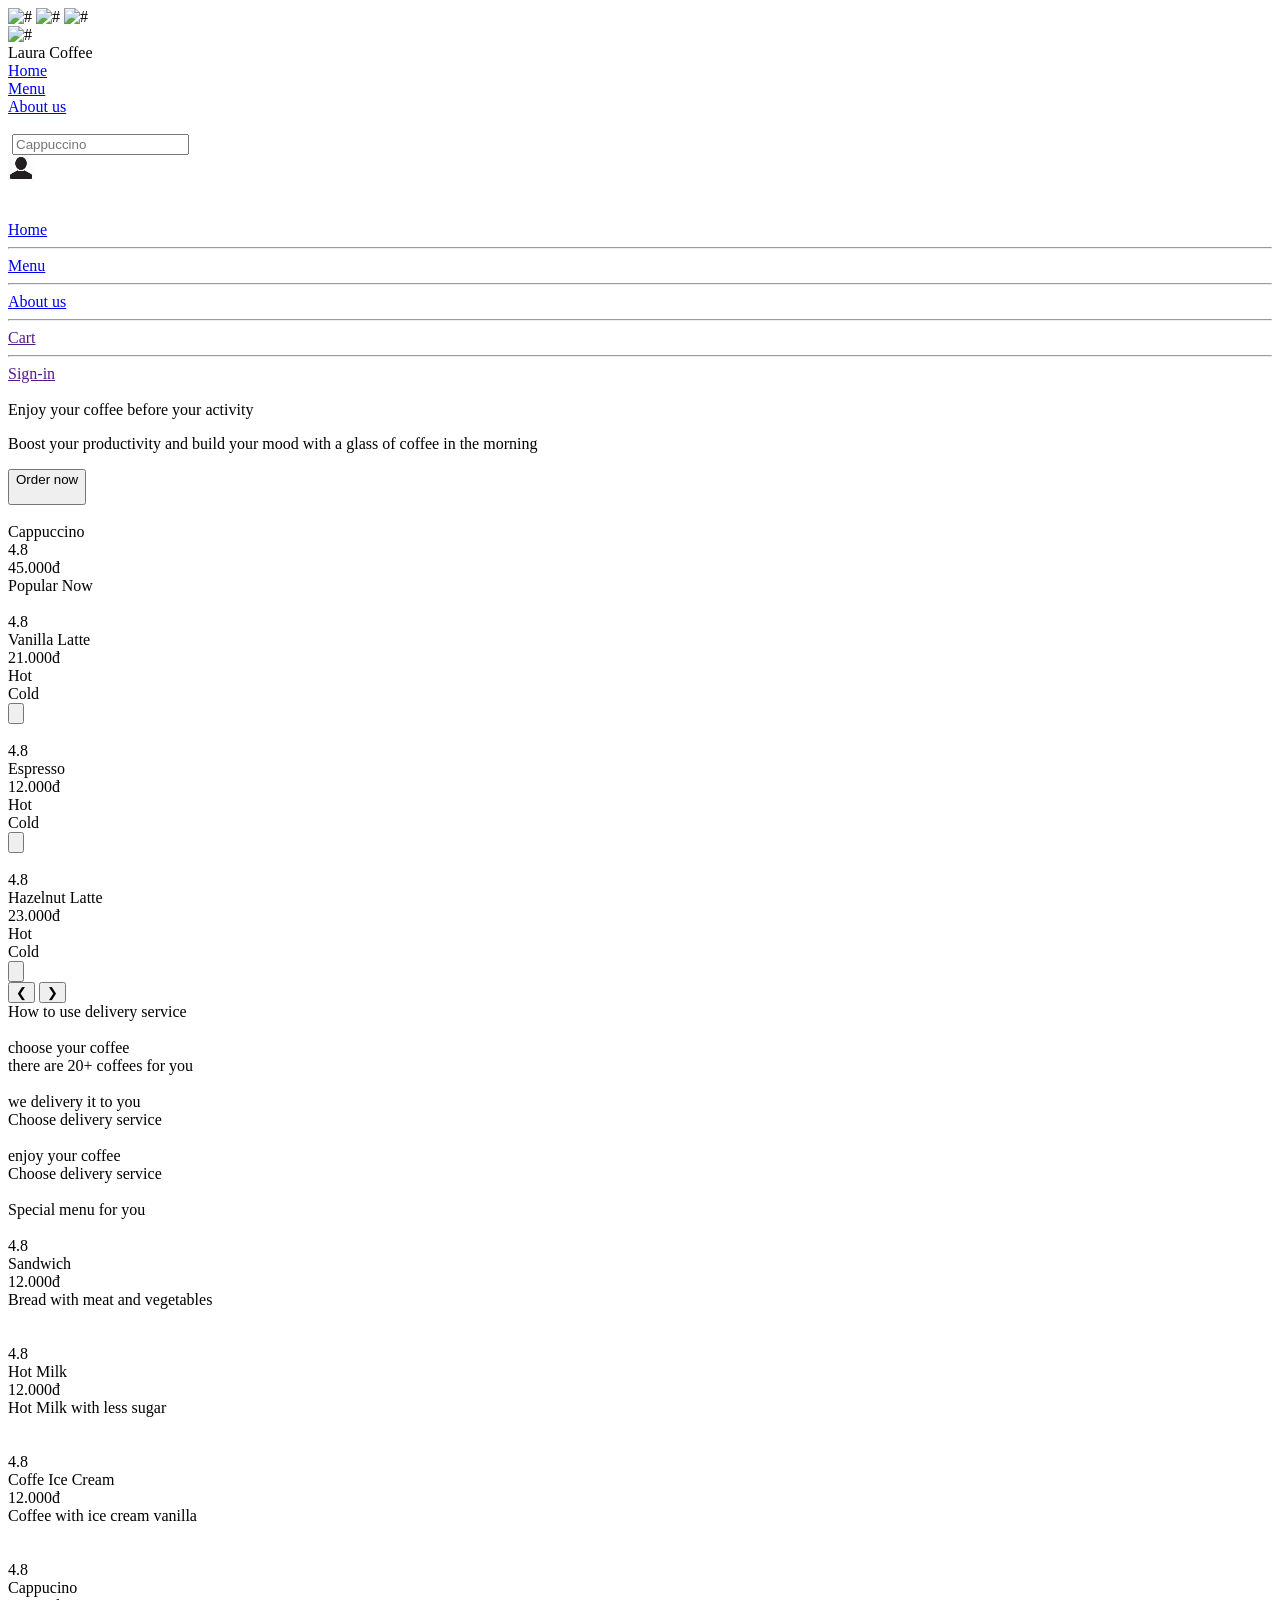
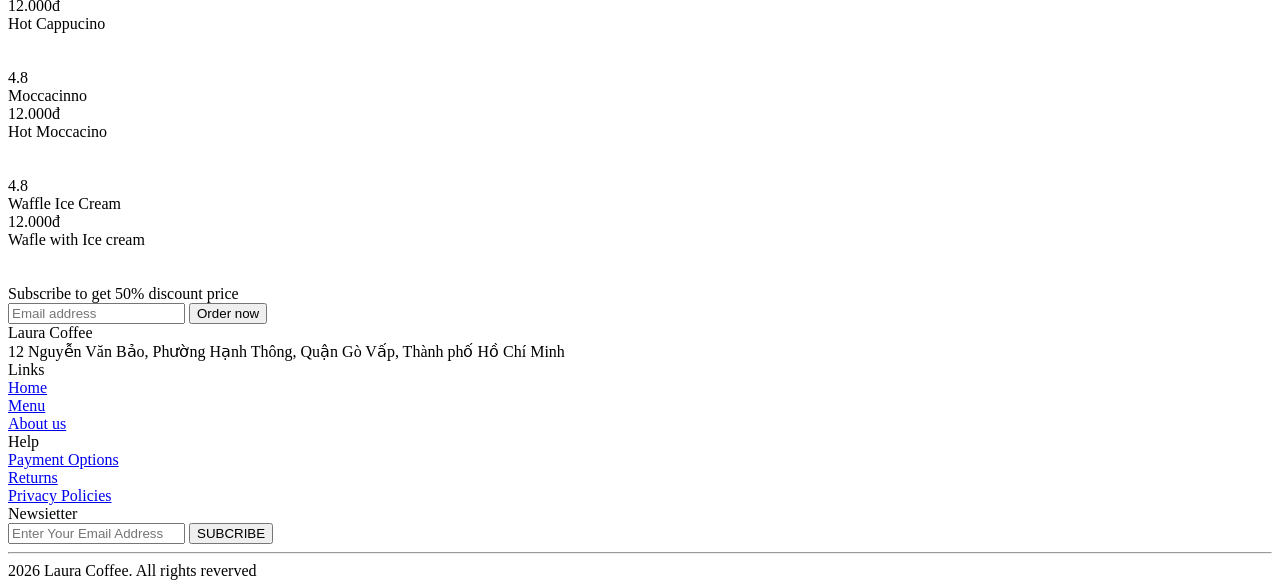
==== index.html @ 234b16fe "update code" ====
<!DOCTYPE html>
<html lang="en">
<head>
    <meta charset="UTF-8">
    <meta name="viewport" content="width=device-width, initial-scale=1.0">
    <title>Home</title>
    <link rel="preconnect" href="https://fonts.googleapis.com">
    <link rel="preconnect" href="https://fonts.gstatic.com" crossorigin>
    <link href="https://fonts.googleapis.com/css2?family=Dynalight&display=swap" rel="stylesheet">
    <link rel="stylesheet" href="/assets/css/">
</head>

<body>
    <header>
        <section class="h-container1">
            <div class="h-container__band">
                <div class="h-container__band--logo">
                    <div class="logo__col1">
                        <img src="./assets/img/home/logo/1.png" alt="#" class="logo__row">
                        <img src="./assets/img/home/logo/2.png" alt="#" class="logo__row">
                        <img src="./assets/img/home/logo/3.png" alt="#" class="logo__row">
                    </div>
                    <div class="logo__col2">
                        <img src="./assets/img/home/logo/4.png" alt="#">
                    </div>
                </div>
                <div class="h-container__band--name dynalight-regular">Laura Coffee</div>
            </div>
            <div class="h-container__nav">
                <div class="h-container__nav-title poppins-regular"><a href="./index.html">Home</a></div>
                <div class="h-container__nav-title poppins-regular"><a href="#">Menu</a></div>
                <div class="h-container__nav-title poppins-regular"><a href="#">About us</a></div>
            </div>
            <div class="h-container__util">
                <div class="mobile__display mobile__display--glass">
                    <img src="./assets/img/home/mag-glass.png" alt="" class="mag-glass" id="search-icon">
                </div>
                <div class="h-container__util--search" id="search-box">
                    <img src="./assets/img/home/mag-glass.png" alt="" class="mag-glass">
                    <input type="text" placeholder="Cappuccino" class="poppins-regular">
                </div>
                <div class="h-container__util--account">
                    <img src="./assets/img/home/account.png" alt="" class="account">
                </div>
                <div class="h-container__util--cart">
                    <img src="./assets/img/home/cart.png" alt="" class="cart">
                </div>
                <div class="h-container__util--menu">
                    <div>
                        <img src="./assets/img/home/menu.png" alt="" class="menu">
                    </div>
                    <div class="menu__display">
                        <div class="menu__nav">
                            <div class="menu__nav--section poppins-semibold">
                                <a href="./index.html">Home</a>
                            </div>
                            <hr>
                            <div class="menu__nav--section poppins-semibold">
                                <a href="#">Menu</a>
                            </div>
                            <hr>
                            <div class="menu__nav--section poppins-semibold">
                                <a href="#">About us</a>
                            </div>
                            <hr class="mobile__display">
                            <div class="menu__nav--section mobile__display poppins-semibold">
                                <a href="">Cart</a>
                            </div>
                            <hr class="mobile__display">
                            <div class="menu__nav--section mobile__display poppins-semibold">
                                <a href="">Sign-in</a>
                            </div>
                        </div>
                    </div>
                </div>
            </div>
        </section>
        <img src="./assets/img/home/bg_img_hero1.png" alt="" class="h-decor">
        <img src="./assets/img/home/bg_img_hero2.png" alt="" class="h-decor">
        <section class="h-container2">
            <div class="h-container__content">
                <div class="h-container__content--title poppins-semibold">
                    Enjoy your <span>coffee</span> before your activity
                </div>
                <div class="h-container__content--para poppins-regular">
                    <p>Boost your productivity and build your mood with a glass of coffee in the morning </p>
                </div>
                <div class="h-container__content--btn">
                    <a href="#">
                        <button class="poppins-semibold">
                            Order now
                            <div class="h-btn__icon">
                                <img src="./assets/img/home/white-cart.png" alt="">
                            </div>
                        </button>
                    </a>
                </div>
            </div>
            <div class="h-container__content">
                <img src="./assets/img/home/Exclude.png" alt="" class="h-container__content--coffee">
                <img src="./assets/img/home/cappuccino-h.png" alt="" class="h-container__content--coffee">
                <div class="h-coffee__blur">
                    <div class="h-coffee h-coffee__name poppins-semibold">Cappuccino</div>
                </div>
                <div class="h-coffee__blur">
                    <div class="h-coffee h-coffee__rate poppins-semibold">
                        4.8
                        <img src="./assets/img/home/star.png" alt="" class="rate--star">
                    </div>
                </div>
                <div class="h-coffee__blur">
                    <div class="h-coffee h-coffee__price poppins-semibold">45.000đ</div>
                </div>
            </div>
        </section>
    </header>

    <main>
        <section class="m-container">
            <div class="m-container__popular">
                <div class="m-container__popular--title poppins-semibold">Popular <span>Now</span></div>
                <div class="m-container__popular--line slider">
                    <div class="slider-track">
                        <div class="col__blur">
                            <div class="line__col">
                                <div class="line__col--row1">
                                    <img src="./assets/img/home/m-section1/vanilla-latte.png" alt="">
                                    <div class="rate__blur">
                                        <div class="row1--rate poppins-bold">
                                            4.8
                                            <img src="./assets/img/home/star.png" alt="">
                                        </div>
                                    </div>
                                </div>
                                <div class="line__col--row2">
                                    <div class="row2--name poppins-semibold">Vanilla Latte</div>
                                    <div class="row2--price poppins-bold">21.000đ</div>
                                </div>
                                <div class="line__col--row3">
                                    <div class="row3__tag">
                                        <div class="row3__tag--type poppins-semibold">Hot</div>
                                        <div class="row3__tag--type poppins-semibold">Cold</div>
                                    </div>
                                    <button class="row3__cart">
                                        <img src="./assets/img/home/big-white-cart.png" alt="" class="row3__cart--img">
                                    </button>
                                </div>
                            </div>
                        </div>
                        <div class="col__blur">
                            <div class="line__col">
                                <div class="line__col--row1">
                                    <img src="./assets/img/home/m-section1/espresso.png" alt="">
                                    <div class="rate__blur">
                                        <div class="row1--rate poppins-bold">
                                            4.8
                                            <img src="./assets/img/home/star.png" alt="">
                                        </div>
                                    </div>
                                </div>
                                <div class="line__col--row2">
                                    <div class="row2--name poppins-semibold">Espresso</div>
                                    <div class="row2--price poppins-bold">12.000đ</div>
                                </div>
                                <div class="line__col--row3">
                                    <div class="row3__tag">
                                        <div class="row3__tag--type poppins-semibold">Hot</div>
                                        <div class="row3__tag--type poppins-semibold">Cold</div>
                                    </div>
                                    <button class="row3__cart">
                                        <img src="./assets/img/home/big-white-cart.png" alt="" class="row3__cart--img">
                                    </button>
                                </div>
                            </div>
                        </div>
                        <div class="col__blur">
                            <div class="line__col">
                                <div class="line__col--row1">
                                    <img src="./assets/img/home/m-section1/hazelnut-latte.png" alt="">
                                    <div class="rate__blur">
                                        <div class="row1--rate poppins-bold">
                                            4.8
                                            <img src="./assets/img/home/star.png" alt="">
                                        </div>
                                    </div>
                                </div>
                                <div class="line__col--row2">
                                    <div class="row2--name poppins-semibold">Hazelnut Latte</div>
                                    <div class="row2--price poppins-bold">23.000đ</div>
                                </div>
                                <div class="line__col--row3">
                                    <div class="row3__tag">
                                        <div class="row3__tag--type poppins-semibold">Hot</div>
                                        <div class="row3__tag--type poppins-semibold">Cold</div>
                                    </div>
                                    <button class="row3__cart">
                                        <img src="./assets/img/home/big-white-cart.png" alt="" class="row3__cart--img">
                                    </button>
                                </div>
                            </div>
                        </div>
                    </div>
                </div>
                <button class="prev mobile__display">❮</button>
                <button class="next mobile__display">❯</button>
            </div>
        </section>
        <section class="m-container">
            <div class="m-container__delivery">
                <div class="m-container__delivery--title poppins-semibold">How to use delivery <span>service</span></div>
                <div class="m-container__delivery--process">
                    <div class="process__box">
                        <div class="process__box--img">
                            <img src="./assets/img/home/m-section2/cup-coffee.png" alt="">
                        </div>
                        <div class="process__container">
                            <div class="process__box--content poppins-semibold">
                                choose your coffee
                            </div>
                            <div class="process__box--param poppins-regular">
                                there are 20+ coffees for you
                            </div>
                        </div>
                    </div>
                    <div class="process__box">
                        <div class="process__box--img">
                            <img src="./assets/img/home/m-section2/food-truck.png" alt="">
                        </div>
                        <div class="process__container">
                            <div class="process__box--content poppins-semibold">
                                we delivery it to you
                            </div>
                            <div class="process__box--param poppins-regular">
                                Choose delivery service
                            </div>
                        </div>
                    </div>
                    <div class="process__box">
                        <div class="process__box--img">
                            <img src="./assets/img/home/m-section2/coffee-cup-2.png" alt="">
                        </div>
                        <div class="process__container">
                            <div class="process__box--content poppins-semibold">
                                enjoy your coffee
                            </div>
                            <div class="process__box--param poppins-regular">
                                Choose delivery service
                            </div>
                        </div>
                    </div>
                </div>
            </div>
        </section>
        <section class="m-container">
            <div class="m-container__special">
                <img src="./assets/img/home/m-section3/Exclude.png" alt="">
                <div class="special__container">
                    <div class="m-container__special--title poppins-semibold">Special menu <span>for you</span></div>
                    <div class="slider m-container__special--rcm">
                        <div class="slide special__blur">
                            <div class="special__box">
                                <div class="special__row1">
                                    <img src="./assets/img/home/m-section3/sandwich.png" alt="">
                                    <div class="special__blur--rate">
                                        <div class="special--rate poppins-bold">
                                            4.8
                                            <img src="./assets/img/home/star.png" alt="">
                                        </div>
                                    </div>
                                </div>
                                <div class="special__row2">
                                    <div class="special--name poppins-semibold">Sandwich</div>
                                    <div class="special--price poppins-bold">12.000đ</div>
                                </div>
                                <div class="special__row3">
                                    <div class="special--desc poppins-semibold">Bread with meat and vegetables</div>
                                    <div class="special--cart">
                                        <img src="./assets/img/home/big-white-cart.png" alt="">
                                    </div>
                                </div>
                            </div>
                        </div>
                        <div class="slide special__blur">
                            <div class="special__box">
                                <div class="special__row1">
                                    <img src="./assets/img/home/m-section3/hot-milk.png" alt="">
                                    <div class="special__blur--rate">
                                        <div class="special--rate poppins-bold">
                                            4.8
                                            <img src="./assets/img/home/star.png" alt="">
                                        </div>
                                    </div>
                                </div>
                                <div class="special__row2">
                                    <div class="special--name poppins-semibold">Hot Milk</div>
                                    <div class="special--price poppins-bold">12.000đ</div>
                                </div>
                                <div class="special__row3">
                                    <div class="special--desc poppins-semibold">Hot Milk with less sugar</div>
                                    <div class="special--cart">
                                        <img src="./assets/img/home/big-white-cart.png" alt="">
                                    </div>
                                </div>
                            </div>
                        </div>
                        <div class="slide special__blur">
                            <div class="special__box">
                                <div class="special__row1">
                                    <img src="./assets/img/home/m-section3/coffee-ice-cream.png" alt="">
                                    <div class="special__blur--rate">
                                        <div class="special--rate poppins-bold">
                                            4.8
                                            <img src="./assets/img/home/star.png" alt="">
                                        </div>
                                    </div>
                                </div>
                                <div class="special__row2">
                                    <div class="special--name poppins-semibold">Coffe Ice Cream</div>
                                    <div class="special--price poppins-bold">12.000đ</div>
                                </div>
                                <div class="special__row3">
                                    <div class="special--desc poppins-semibold">Coffee with ice cream vanilla</div>
                                    <div class="special--cart">
                                        <img src="./assets/img/home/big-white-cart.png" alt="">
                                    </div>
                                </div>
                            </div>
                        </div>
                        <div class="slide special__blur">
                            <div class="special__box">
                                <div class="special__row1">
                                    <img src="./assets/img/home/m-section3/cappuccino.png" alt="">
                                    <div class="special__blur--rate">
                                        <div class="special--rate poppins-bold">
                                            4.8
                                            <img src="./assets/img/home/star.png" alt="">
                                        </div>
                                    </div>
                                </div>
                                <div class="special__row2">
                                    <div class="special--name poppins-semibold">Cappucino</div>
                                    <div class="special--price poppins-bold">12.000đ</div>
                                </div>
                                <div class="special__row3">
                                    <div class="special--desc poppins-semibold">Hot Cappucino</div>
                                    <div class="special--cart">
                                        <img src="./assets/img/home/big-white-cart.png" alt="">
                                    </div>
                                </div>
                            </div>
                        </div>
                        <div class="slide special__blur">
                            <div class="special__box">
                                <div class="special__row1">
                                    <img src="./assets/img/home/m-section3/moccaccino.png" alt="">
                                    <div class="special__blur--rate">
                                        <div class="special--rate poppins-bold">
                                            4.8
                                            <img src="./assets/img/home/star.png" alt="">
                                        </div>
                                    </div>
                                </div>
                                <div class="special__row2">
                                    <div class="special--name poppins-semibold">Moccacinno</div>
                                    <div class="special--price poppins-bold">12.000đ</div>
                                </div>
                                <div class="special__row3">
                                    <div class="special--desc poppins-semibold">Hot Moccacino</div>
                                    <div class="special--cart">
                                        <img src="./assets/img/home/big-white-cart.png" alt="">
                                    </div>
                                </div>
                            </div>
                        </div>
                        <div class="slide special__blur">
                            <div class="special__box">
                                <div class="special__row1">
                                    <img src="./assets/img/home/m-section3/waffle-ice-cream.png" alt="">
                                    <div class="special__blur--rate">
                                        <div class="special--rate poppins-bold">
                                            4.8
                                            <img src="./assets/img/home/star.png" alt="">
                                        </div>
                                    </div>
                                </div>
                                <div class="special__row2">
                                    <div class="special--name poppins-semibold">Waffle Ice Cream</div>
                                    <div class="special--price poppins-bold">12.000đ</div>
                                </div>
                                <div class="special__row3">
                                    <div class="special--desc poppins-semibold">Wafle with Ice cream</div>
                                    <div class="special--cart">
                                        <img src="./assets/img/home/big-white-cart.png" alt="">
                                    </div>
                                </div>
                            </div>
                        </div>
                    </div>
                </div>
            </div>
        </section>
        <section class="m-container">
            <div class="m-container__discount">
                <img src="./assets/img/home/m-section4/Exclude.png" alt="">
                <div class="discount__box">
                    <div class="discount__box--content poppins-semibold">
                        Subscribe to get 50% discount price
                    </div>
                    <div class="discount__box--input">
                        <input type="text" class="poppins-semibold" placeholder="Email address">
                        <input type="button" value="Order now" class="poppins-semibold">
                    </div>
                </div>
            </div>
        </section>
    </main>
    <footer>
        <div class="f-container">
            <div class="f-container-ch">
                <section class="f-container__section">
                    <div class="f-section__box">
                        <div class="f-section__box--band dynalight-regular">Laura Coffee</div>
                        <div class="f-section__box--address poppins-regular">
                            12 Nguyễn Văn Bảo, Phường Hạnh Thông, Quận Gò Vấp, Thành phố Hồ Chí Minh
                        </div>
                    </div>
                    <div class="f-section__box">
                        <div class="f-section__col">
                            <div class="f-section__box--content poppins-medium">Links</div>
                            <div class="f-section__box--nav">
                                <a href="#" class="poppins-medium">Home</a>
                            </div>
                            <div class="f-section__box--nav">
                                <a href="#" class="poppins-medium">Menu</a>
                            </div>
                            <div class="f-section__box--nav">
                                <a href="#" class="poppins-medium">About us</a>
                            </div>
                        </div>
                        <div class="f-section__col">
                            <div class="f-section__box--content poppins-medium">Help</div>
                            <div class="f-section__box--nav">
                                <a href="#" class="poppins-medium">Payment Options</a>
                            </div>
                            <div class="f-section__box--nav">
                                <a href="#" class="poppins-medium">Returns</a>
                            </div>
                            <div class="f-section__box--nav">
                                <a href="#" class="poppins-medium">Privacy Policies</a>
                            </div>       
                        </div>
                        <div class="f-section__col">
                            <div class="f-section__box--content poppins-medium">Newsietter</div>
                            <div class="f-section__box--input">
                                <input class="poppins-regular" type="text" placeholder="Enter Your Email Address">
                                <input class="poppins-semibold" type="button" value="SUBCRIBE">
                            </div>
                        </div>                 
                    </div>
                </section>
                <hr>
                <section class="f-container__section poppins-regular">
                    2026 Laura Coffee. All rights reverved
                </section>
            </div>
        </div>
    </footer>    
</body>

<script src="./assets/js/main.js"></script>

</html>
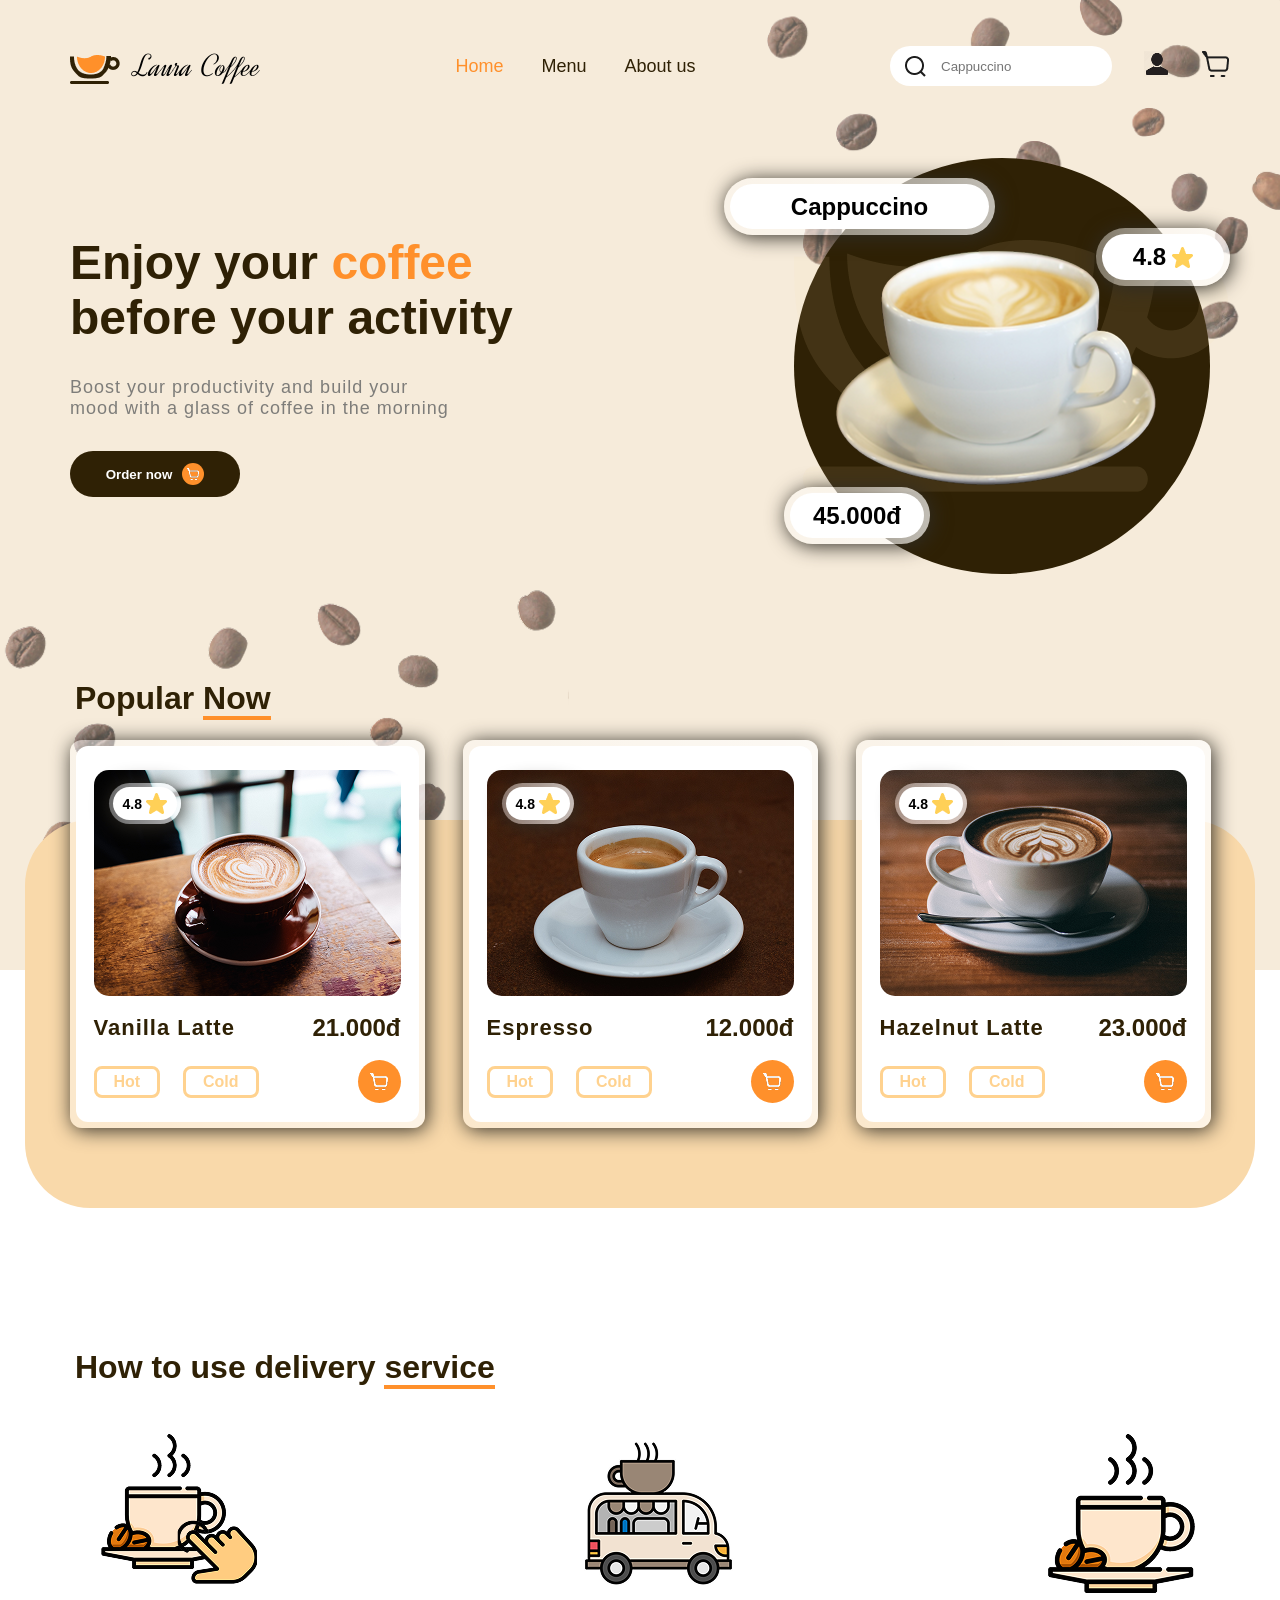
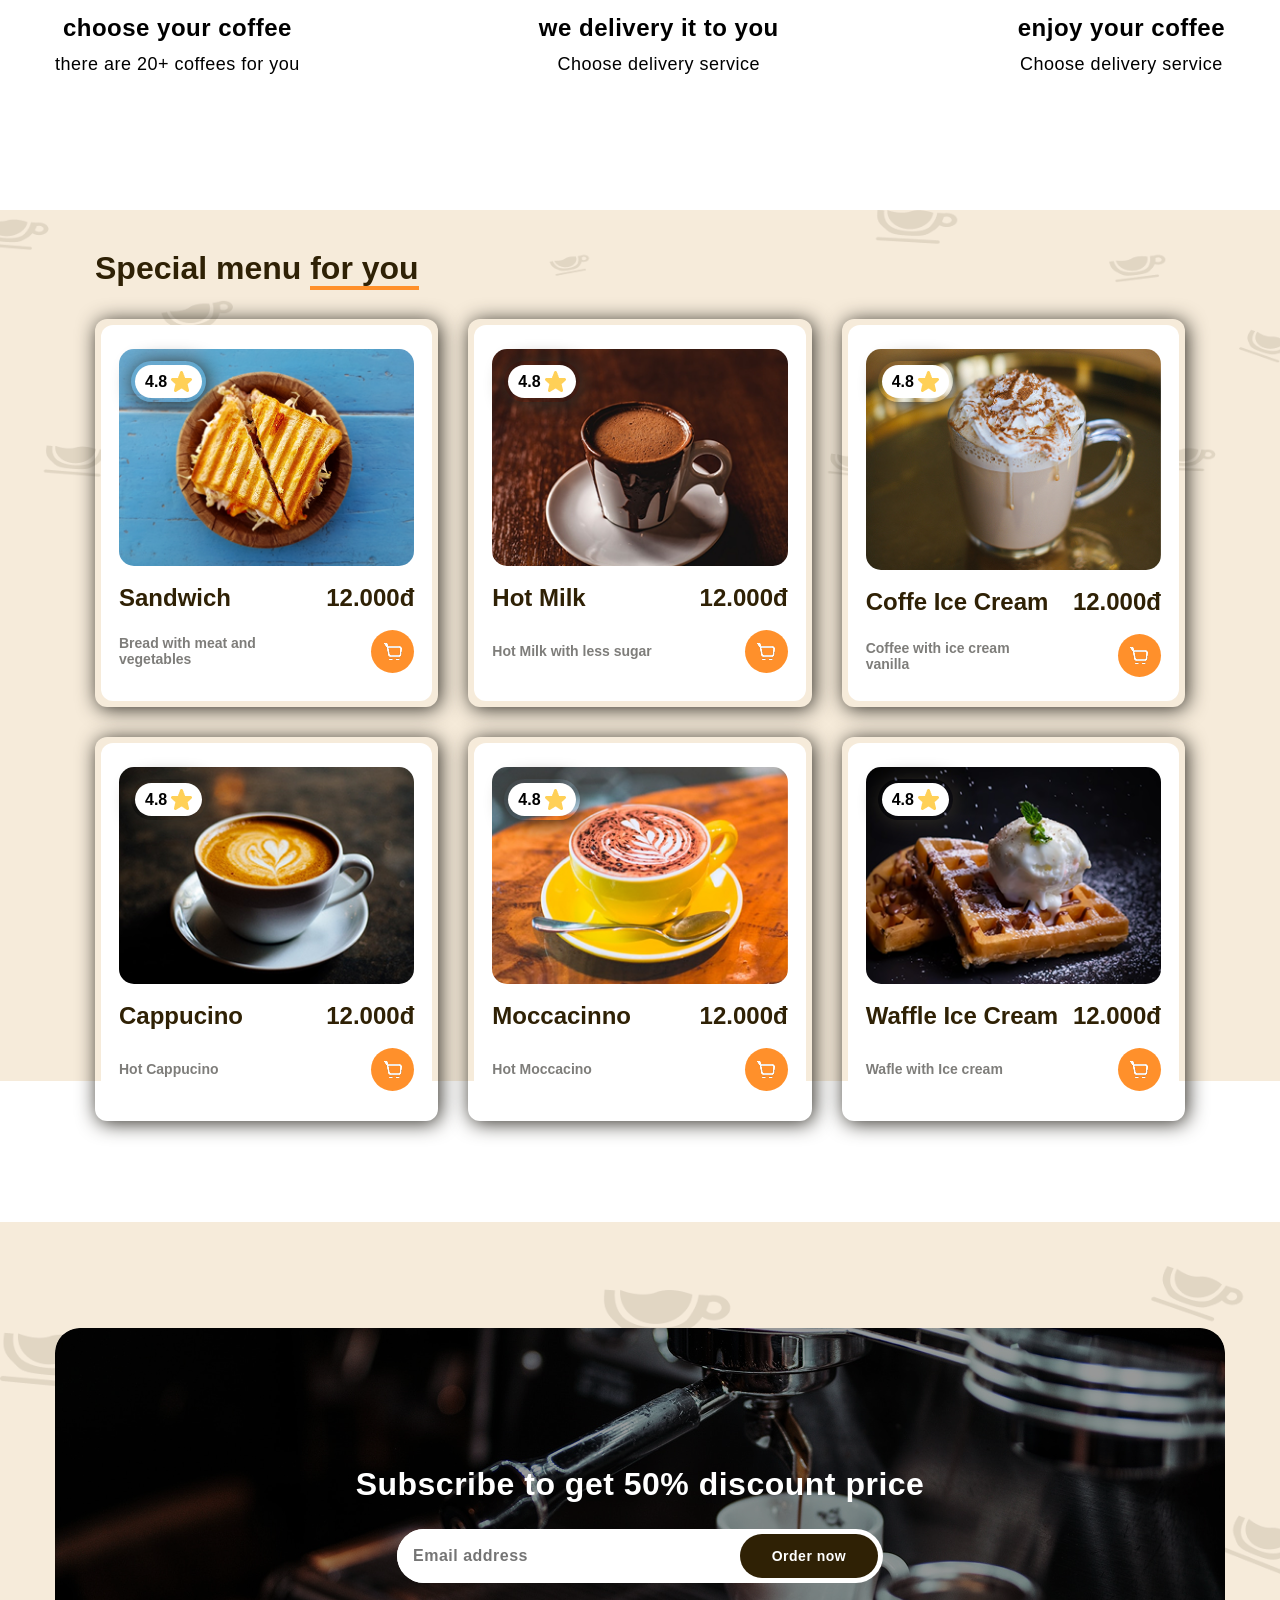
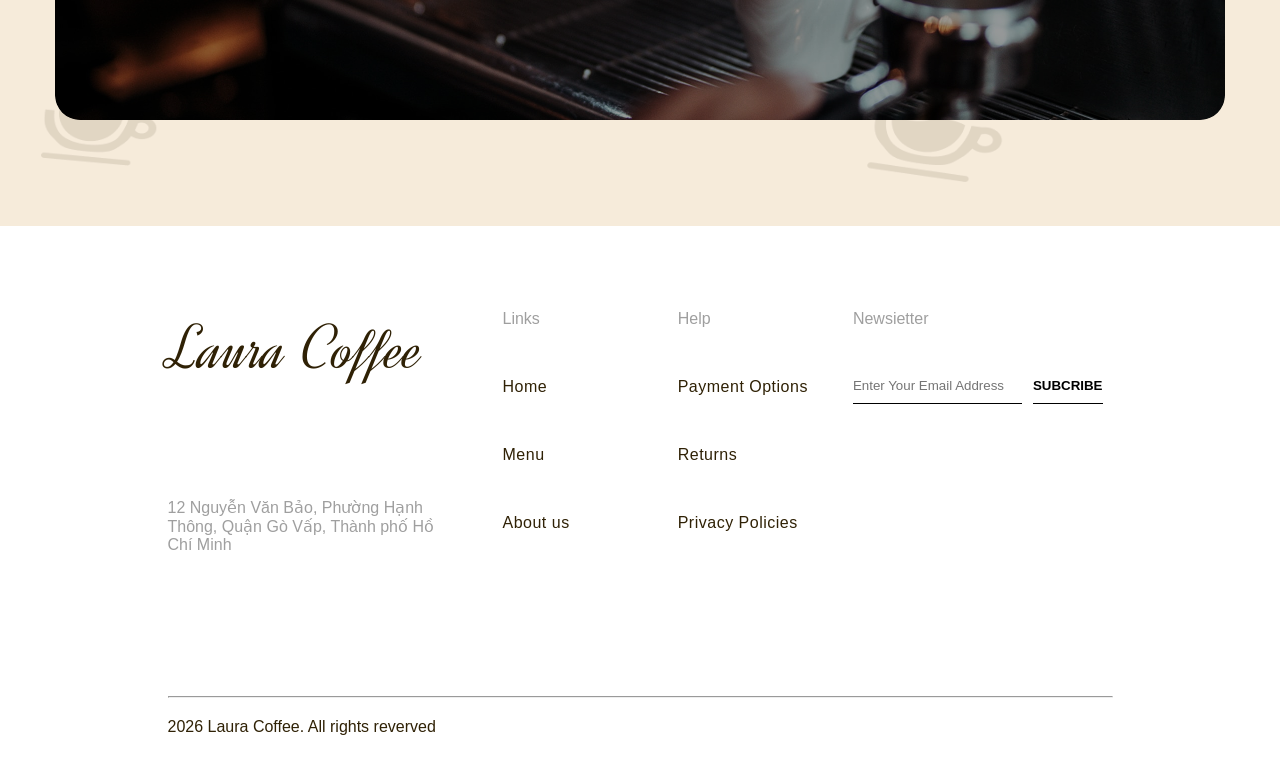
==== commit be0391c2: "Restore missing files" ====
--- a/index.html
+++ b/index.html
@@ -7,7 +7,9 @@
     <link rel="preconnect" href="https://fonts.googleapis.com">
     <link rel="preconnect" href="https://fonts.gstatic.com" crossorigin>
     <link href="https://fonts.googleapis.com/css2?family=Dynalight&display=swap" rel="stylesheet">
-    <link rel="stylesheet" href="/assets/css/">
+<!--     <link rel="stylesheet" href="/assets/css/"> -->
+    <link href="https://fonts.googleapis.com/css2?family=Dynalight&display=swap" rel="stylesheet">
+    <link rel="stylesheet" href="./assets/css/style.css">
 </head>
 
 <body>
@@ -28,8 +30,8 @@
             </div>
             <div class="h-container__nav">
                 <div class="h-container__nav-title poppins-regular"><a href="./index.html">Home</a></div>
-                <div class="h-container__nav-title poppins-regular"><a href="#">Menu</a></div>
-                <div class="h-container__nav-title poppins-regular"><a href="#">About us</a></div>
+                <div class="h-container__nav-title poppins-regular"><a href="./assets/pages/menu.html">Menu</a></div>
+                <div class="h-container__nav-title poppins-regular"><a href="./assets/pages/about.html">About us</a></div>
             </div>
             <div class="h-container__util">
                 <div class="mobile__display mobile__display--glass">
@@ -56,19 +58,19 @@
                             </div>
                             <hr>
                             <div class="menu__nav--section poppins-semibold">
-                                <a href="#">Menu</a>
+                                <a href="./assets/pages/menu.html">Menu</a>
                             </div>
                             <hr>
                             <div class="menu__nav--section poppins-semibold">
-                                <a href="#">About us</a>
+                                <a href="./assets/pages/about.html">About us</a>
                             </div>
                             <hr class="mobile__display">
                             <div class="menu__nav--section mobile__display poppins-semibold">
-                                <a href="">Cart</a>
+                                <a href="#">Cart</a>
                             </div>
                             <hr class="mobile__display">
                             <div class="menu__nav--section mobile__display poppins-semibold">
-                                <a href="">Sign-in</a>
+                                <a href="./assets/pages/sign-in.html">Sign-in</a>
                             </div>
                         </div>
                     </div>
@@ -86,7 +88,7 @@
                     <p>Boost your productivity and build your mood with a glass of coffee in the morning </p>
                 </div>
                 <div class="h-container__content--btn">
-                    <a href="#">
+                    <a href="./assets/pages/menu.html">
                         <button class="poppins-semibold">
                             Order now
                             <div class="h-btn__icon">
@@ -428,13 +430,13 @@
                         <div class="f-section__col">
                             <div class="f-section__box--content poppins-medium">Links</div>
                             <div class="f-section__box--nav">
-                                <a href="#" class="poppins-medium">Home</a>
-                            </div>
-                            <div class="f-section__box--nav">
-                                <a href="#" class="poppins-medium">Menu</a>
-                            </div>
-                            <div class="f-section__box--nav">
-                                <a href="#" class="poppins-medium">About us</a>
+                                <a href="index.html" class="poppins-medium">Home</a>
+                            </div>
+                            <div class="f-section__box--nav">
+                                <a href="./assets/pages/menu.html" class="poppins-medium">Menu</a>
+                            </div>
+                            <div class="f-section__box--nav">
+                                <a href="./assets/pages/about.html" class="poppins-medium">About us</a>
                             </div>
                         </div>
                         <div class="f-section__col">
--- a/assets/css/style.css
+++ b/assets/css/style.css
@@ -0,0 +1,1374 @@
+@import url(./font-variable.css);
+
+* {
+    padding: 0;
+    margin: 0;
+    box-sizing: border-box;
+}
+
+html {
+    
+}
+
+body {
+    width: 100%;
+    height: 100%;
+}
+
+span {
+    color: var(--primary-color);
+}
+
+/* Header */
+header {
+    background-color: #F6EBDA;
+    width: 100%;
+    max-height: 970px;
+    height: 100%;
+    position: relative;
+    padding-bottom: 396px;
+    display: flex;
+    flex-direction: column;
+    align-items: center;
+}
+
+/* Header Section 1 */
+.h-container1 {
+    display: flex;
+    justify-content: space-between;
+    align-items: center;
+    /* gap: 192px; */
+    padding: 46px 50px 72px;
+    z-index: 3;
+    position: relative;
+    width: 100%;
+}
+
+.h-container__band {
+    display: flex;
+    gap: 44px;
+    justify-content: center;
+    align-items: center;
+}
+
+.h-container__band--logo {
+    display: flex;
+    position: relative;
+    width: 40px;
+    height: 40px;
+    justify-content: center;
+    align-items: center;
+    z-index: 1;
+}
+
+.logo__col1 {
+    position: absolute;
+}
+
+.logo__row {
+    position: absolute;
+}
+
+.logo__row:nth-child(1) { /* Coffee */
+    /* display: none; */
+    top: -11px;
+    left: 6.5px;
+}
+
+.logo__row:nth-child(2) { /* Middle */
+    /* display: none; */
+    top: -10px;
+}
+
+.logo__row:nth-child(3) { /* Bottom */
+    /* display: none; */
+    top: 15px;
+}
+
+.logo__col2 { /* Handle */
+    /* display: none; */
+    position: absolute;
+    right: -30px;
+    top: 10px;
+}
+
+.h-container__band--name {
+    font-size: 32px;
+}
+
+.h-container__nav {
+    display: flex;
+    justify-content: space-between;
+    align-items: center;
+    /* gap: 50px; */
+    max-width: 240px;
+    width: 100%;
+}
+
+.h-container__nav-title {
+    font-size: 18px;
+}
+
+.h-container__nav-title > a {
+    text-decoration: none;
+    color: var(--secondary-color);
+}
+
+.h-container__nav-title:nth-child(1) > a {
+    color: var(--primary-color);
+}
+
+.h-container__util {
+    display: flex;
+    justify-content: space-between;
+    align-items: center;
+    /* gap: 32px; */
+    max-width: 340px;
+    width: 100%;
+}
+
+.h-container__util--search {
+    background-color: white;
+    width: 222px;
+    height: 40px;
+    border-radius: 35px;
+    display: flex;
+    align-items: center;
+    justify-content: start;
+    padding-left: 15px;
+    font-size: 12px;
+}
+
+.h-container__util--search>input {
+    border: none;
+    padding-left: 15px;
+}
+
+.h-container__util--search>input:focus {
+    border: none;
+    outline: none;
+}
+
+.h-container__util--menu {
+    display: none;
+}
+
+.menu__nav {
+    max-width: 125px;
+    width: 100%;
+    position: absolute;
+    display: flex;
+    flex-direction: column;
+    background-color: #F6EBDA;
+    box-shadow: 2px 2px 20px var(--secondary-color);
+    margin-top: 2px;
+    border-radius: 10px;
+    right: 25px;
+    letter-spacing: 0.5px;
+}
+
+.menu__nav--section {
+    padding: 10px;
+}
+
+.menu__nav--section > a {
+    text-decoration: none;
+    color: var(--secondary-color);
+    width: 100%;
+    display: block;
+}
+
+.menu__display {
+    display: none;
+    transition: 0.2s ease;
+}
+
+.mobile__display {
+    display: none;
+}
+
+.h-decor {
+    position: absolute;
+    z-index: 0;
+    opacity: 0.6;
+}
+
+.h-decor:nth-child(2) {
+    right: 0;
+    top: 0;
+}
+
+.h-decor:nth-child(3) {
+    left: 0;
+    bottom: 0;
+}
+
+/* Header Section 2 */
+.h-container2 {
+    position: relative;
+    z-index: 2;
+    display: flex;
+    justify-content: space-between;
+    align-items: center;
+    /* gap: 167px; */
+    width: 100%;
+    max-width: 1200px;
+    padding: 0 0;
+}
+
+.h-container__content {
+   
+}
+
+.h-container__content:nth-child(1) {
+    display: flex;
+    justify-content: center;
+    flex-direction: column;
+    max-width: 489px;
+    width: 100%;
+    gap: 32px;
+    padding-left: 30px;
+}
+
+.h-container__content--title {
+    font-size: 48px;
+    color: var(--secondary-color);
+}
+
+.h-container__content--para {
+    font-size: 18px;
+    max-width: 393px;
+    width: 100%;
+    color: var(--light);
+    letter-spacing: 1px;
+}
+
+.h-container__content--btn {
+    max-width: 170px;
+    width: 100%;
+}
+
+.h-container__content--btn > a {
+    width: 100%;
+    text-decoration: none;
+}
+
+.h-container__content--btn > a > button {
+    width: 100%;
+    min-height: 46px;
+    height: 100%;
+    display: flex;
+    justify-content: center;
+    align-items: center;
+    border: none;
+    border-radius: 33px;
+    background-color: var(--secondary-color);
+    color: white;
+    gap: 10px;
+    cursor: pointer;
+}
+
+.h-btn__icon {
+    background-color: var(--primary-color);
+    display: flex;
+    justify-content: center;
+    align-items: center;
+    height: 22px;
+    width: 22px;
+    border-radius: 1000px;
+}
+
+.h-container__content:nth-child(2) {
+    background-color: var(--secondary-color);
+    max-width: 416px;
+    width: 100%;
+    max-height: 416px;
+    height: 416px;
+    border-radius: 1000px;
+    position: relative;
+    display: flex;
+    justify-content: center;
+    align-items: center;
+    margin-right: 30px;
+}
+
+.h-container__content--coffee:nth-child(1) {
+    position: absolute;
+    color: var(--accents);
+    left: 0;
+}
+
+.h-container__content--coffee:nth-child(2) {
+    position: absolute;
+    top: 5px;    
+}
+
+.h-coffee {
+    width: 100%;
+    height: 100%;
+    font-size: 24px;
+    border-radius: 42px;
+    background-color: white;
+    display: flex;
+    justify-content: center;
+    align-items: center;
+}
+
+.h-coffee__name {
+
+}
+
+.h-coffee__rate {
+    gap: 6px;
+}
+
+.rate--star {
+    
+}
+
+.h-coffee__price {
+    
+}
+
+.h-coffee__blur {
+    position: absolute;
+    width: 100%;
+    height: 100%;
+    background: linear-gradient(to right,
+        rgba(255, 255, 255, 0.4) 0%,
+        rgba(255, 255, 255, 0.7) 100%
+    );
+    padding: 6px;
+    border-radius: 42px;
+    box-shadow: 2px 2px 20px #302D26;
+}
+
+.h-coffee__blur:nth-child(3) {
+    max-width: 271px;
+    max-height: 57px;
+    top: 20px;
+    left: -70px;
+}
+
+.h-coffee__blur:nth-child(4) {
+    max-width: 134px;
+    max-height: 58px;
+    right: -20px;
+    top: 70px;
+}
+
+.h-coffee__blur:nth-child(5) {
+    max-width: 146px;
+    max-height: 57px;
+    bottom: 30px;
+    left: -10px;
+}
+
+/* Main */
+main {
+    background-color: white;
+    width: 100%;
+    height: 100%;
+}
+
+/* Main Section 1 */
+.m-container:nth-child(1) {
+    position: relative;
+    display: flex;
+    justify-content: center;
+    align-items: center;
+    height: 250px;
+    margin: 0 25px;
+}
+
+.m-container__popular {
+    max-width: 1268px;
+    width: 100%;
+    min-height: 367px;
+    border-radius: 65px;
+    background-color: #F9D9AA;
+    position: absolute;
+    top: -150px;
+    display: flex;
+    flex-direction: column;
+    align-items: center;
+    padding: 0 25px;
+}
+
+.m-container__popular--title {
+    position: absolute;
+    top: -140px;
+    left: 50px;
+    font-size: 32px;
+    color: var(--secondary-color);
+}
+
+.m-container__popular--title > span {
+    color: var(--secondary-color);
+    border-bottom: 4px solid var(--primary-color);
+}
+
+.m-container__popular--line {
+    position: relative;
+    display: flex;
+    justify-content: space-between;
+    align-items: center;
+    /* gap: 38px; */
+    top: -70px;
+    max-width: 1141px;
+    width: 100%;
+    gap: 30px;
+}
+
+.slider-track {
+    position: relative;
+    display: flex;
+    justify-content: space-between;
+    align-items: center;
+    /* gap: 38px; */
+    top: -10px;
+    max-width: 1141px;
+    width: 100%;
+    gap: 30px;
+}
+
+.col__blur {
+    padding: 6px;
+    background: linear-gradient(to right,
+        rgba(255, 255, 255, 0.4) 0%,
+        rgba(255, 255, 255, 0.7) 100%
+    );
+    box-shadow: 2px 2px 20px #302D26;
+    border-radius: 12px;
+    display: flex;
+    justify-content: center;
+    align-items: center;
+    width: 100%;
+    max-width: 355px;
+}
+
+.line__col {
+    max-width: 343px;
+    min-height: 373px;
+    background-color: white;
+    border-radius: 12px;
+    padding: 24px 7px 19px 7px;
+    display: flex;
+    flex-direction: column;
+    align-items: center;
+    gap: 18px;
+    width: 100%;
+}
+
+.line__col--row1 {
+    display: flex;
+    justify-content: center;
+    align-items: center;
+    position: relative;
+}
+
+.line__col--row1 > img {
+    border-radius: 15px;
+    width: 100%;
+}
+
+.rate__blur {
+    position: absolute;;
+    padding: 4px;
+    background: linear-gradient(to right,
+        rgba(255, 255, 255, 0.4) 0%,
+        rgba(255, 255, 255, 0.7) 100%
+    );
+    box-shadow: 2px 2px 20px #302D26;
+    border-radius: 50px;
+    top: 13px;
+    left: 15px;
+}
+
+.row1--rate {
+    background-color: white;
+    border-radius: 50px;
+    display: flex;
+    justify-content: center;
+    align-items: center;
+    padding: 6px 10px;
+    gap: 4px;
+    font-size: 14px;
+}
+
+.line__col--row2 {
+    max-width: 307px;
+    width: 100%;
+    display: flex;
+    justify-content: space-between;
+    align-items: center;
+}
+
+.row2--name {
+    font-size: 22px;
+    color: var(--secondary-color);
+    letter-spacing: 1px;
+}
+
+.row2--price {
+    font-size: 24px;
+    color: var(--secondary-color);
+}
+
+.line__col--row3 {
+    max-width: 307px;
+    width: 100%;
+    display: flex;
+    justify-content: space-between;
+    align-items: center;
+}
+
+.row3__tag {
+    display: flex;
+    justify-content: space-between;
+    align-items: center;
+    /* gap: 24px; */
+    max-width: 165px;
+    width: 100%;
+}
+
+.row3__tag--type {
+    border: 3px solid #FFD28F;
+    color: #FFD28F;
+    border-radius: 8px;
+    padding: 4px 17px;
+}
+
+.row3__cart {
+    width: 43px;
+    height: 43px;
+    border-radius: 1000px;
+    background-color: var(--primary-color);
+    display: flex;
+    justify-content: center;
+    align-items: center;
+    /* margin-right: 18px; */
+    border: none;
+}
+
+/* Main Section 2 */
+.m-container:nth-child(2) {
+    display: flex;
+    justify-content: center;
+    margin-top: 120px;
+    padding: 0 50px;
+}
+
+.m-container__delivery {
+    max-width: 1170px;
+    width: 100%;
+    height: 370px;
+    display: flex;
+    flex-direction: column;
+    justify-content: center;
+    gap: 32px;
+}
+
+.m-container__delivery--title {
+    font-size: 32px;
+    color: var(--secondary-color);
+    padding-left: 20px;
+}
+
+.m-container__delivery--title > span{
+    color: var(--secondary-color);
+    border-bottom: 4px solid var(--primary-color);
+}
+
+.m-container__delivery--process {
+    display: flex;
+    justify-content: space-between;
+    align-items: center;
+    gap: 44px;
+    max-width: 1170px;
+}
+
+.process__box {
+    padding: 16px 0 27px;
+    display: flex;
+    justify-content: center;
+    align-items: center;
+    flex-direction: column;
+    gap: 17px;
+}
+
+.process__box--img {
+
+}
+
+.process__container {
+    display: flex;
+    justify-content: center;
+    align-items: center;
+    flex-direction: column;
+    gap: 12px;
+    text-align: center;
+}
+
+.process__box--content {
+    font-size: 24px;
+    letter-spacing: 0.5px;
+}
+
+.process__box--param {
+    font-size: 18px;
+    letter-spacing: 0.5px;
+}
+
+/* Main Section 3 */
+.m-container:nth-child(3) {
+    width: 100%;
+    margin-top: 100px;
+    /* padding-bottom: 151px; */
+    min-height: 1012px;
+    height: 100%;
+    position: relative;
+}
+
+.m-container__special {
+    width: 100%;
+    min-height: 338px;
+    background-color: #F6EBDA;
+    display: flex;
+    justify-content: center;
+    position: relative;
+}
+
+.m-container__special > img {
+    opacity: 0.1;
+    width: 100%;
+    position: absolute;
+}
+
+.special__container {
+    max-width: 1148px;
+    position: relative;
+    top: 40px;
+    display: flex;
+    flex-direction: column;
+    gap: 32px;
+}
+
+.m-container__special--title {
+    font-size: 32px;
+    color: var(--secondary-color);
+    padding-left: 20px;
+}
+
+.m-container__special--title  > span{
+    color: var(--secondary-color);
+    border-bottom: 4px solid var(--primary-color);
+}
+
+/* .special-box__row {
+    display: flex;
+    max-width: 1130px;
+    width: 100%;
+    justify-content: space-between;
+    gap: 30px;
+} */
+
+.m-container__special--rcm {
+    max-width: 1130px;
+    display: flex;
+    justify-content: space-between;
+    gap: 30px;
+    flex-wrap: wrap;
+    padding: 0 20px;
+}
+
+.special__blur {
+    display: flex;
+    justify-content: center;
+    align-items: center;
+    padding: 6px;
+    background: linear-gradient(to right,
+        rgba(255, 255, 255, 0.4) 0%
+        rgba(255, 255, 255, 0.7) 100%
+    );
+    box-shadow: 2px 2px 20px #302D26;
+    border-radius: 12px;
+    flex: 1 1 250px;
+}
+
+.special__box {
+    min-width: 300px;
+    width: 100%;
+    min-height: 350px;
+    height: 100%;
+    display: flex;
+    flex-direction: column;
+    background-color: white;
+    border-radius: 12px;
+    padding: 24px 18px;
+    gap: 18px;
+}
+
+.special__row1 {
+    display: flex;
+    justify-content: center;
+    align-items: center;
+    position: relative;
+}
+
+.special__row1 > img {
+    position: relative;
+    border-radius: 15px;
+    width: 100%;
+}
+
+.special__blur--rate {
+    position: absolute;
+    padding: 4px;
+    background: linear-gradient(to right,
+        rgba(255, 255, 255, 0.4) 0%
+        rgba(255, 255, 255, 0.7) 100%
+    );
+    box-shadow: 2px 2px 20px #302D26;
+    border-radius: 50px;
+    top: 12px;
+    left: 12px;
+}
+
+.special--rate {
+    border-radius: 50px;
+    background-color: white;
+    padding: 6px 10px;
+    display: flex;
+    justify-content: center;
+    align-items: center;
+    gap: 4px;
+}
+
+.special__row2 {
+    display: flex;
+    justify-content: space-between;
+    align-items: center;
+}
+
+.special--name {
+    font-size: 24px;
+    color: var(--secondary-color);
+}
+
+.special--price {
+    font-size: 24px;
+    color: var(--secondary-color);
+}
+
+.special__row3 {
+    display: flex;
+    justify-content: space-between;
+    align-items: center;
+}
+
+.special--desc {
+    font-size: 14px;
+    color: var(--light);
+    max-width: 161px;
+}
+
+.special--cart {
+    width: 43px;
+    height: 43px;
+    border-radius: 1000px;
+    background-color: var(--primary-color);
+    display: flex;
+    justify-content: center;
+    align-items: center;
+}
+
+.m-container:nth-child(4) {
+    width: 100%;
+}
+
+.m-container__discount {
+    background-color: #F6EBDA;
+    min-height: 604px;
+    height: 100%;
+    display: flex;
+    justify-content: center;
+    align-items: center;
+    position: relative;
+    padding: 0 50px;
+}
+
+.m-container__discount > img {
+    position: absolute;
+    z-index: 1;
+    opacity: 0.1;
+    width: 100%;
+}
+
+.discount__box {
+    z-index: 2;
+    background: url(../img/home/m-section4/bgr.png) no-repeat center/cover;
+    max-width: 1170px;
+    width: 100%;
+    min-height: 392px;
+    height: 100%;
+    display: flex;
+    justify-content: center;
+    align-items: center;
+    flex-direction: column;
+    gap: 26px;
+    border-radius: 25px;
+}
+
+.discount__box--content {
+    letter-spacing: 0.5px;
+    font-size: 32px;
+    color: white;
+}
+
+.discount__box--input {
+    max-width: 486px;
+    width: 100%;
+    min-height: 54px;
+    border-radius: 42px;
+    background-color: white;
+    display: flex;
+    justify-content: center;
+    align-items: center;
+}
+
+.discount__box--input > input:nth-child(1) {
+    border: none;
+    width: 100%;
+    min-height: 54px;
+    border-radius: 42px;
+    padding-left: 16px;
+    font-size: 16px;
+    letter-spacing: 0.5px;
+}
+
+.discount__box--input > input:nth-child(1):focus {
+    border: none;
+    outline: none;
+}
+
+.discount__box--input > input:nth-child(2) {
+    border: none;
+    border-radius: 33px;
+    background-color: var(--secondary-color);
+    min-height: 44px;
+    max-width: 138px;
+    width: 100%;
+    color: white;
+    margin: 5px 5px 5px 0;
+    cursor: pointer;
+    font-size: 14px;
+    letter-spacing: 0.5px;
+}
+
+/* Footer */
+footer {
+    width: 100%;
+    min-height: 544px;
+    display: flex;
+    justify-content: center;
+    align-items: center;
+    padding-top: 50px;
+}
+
+.f-container-ch {
+    padding: 0 20px;
+}
+
+.f-container__section:nth-child(1) {
+    display: flex;
+    justify-content: space-between;
+    align-items: start;
+    gap: 50px;
+    padding-bottom: 120px;
+}
+
+.f-section__box:nth-child(1) {
+    display: flex;
+    flex-direction: column;
+    justify-content: center;
+    gap: 110px;
+}
+
+.f-section__box--band {
+    font-size: 64px;
+    color: var(--secondary-color);
+}
+
+.f-section__box--address {
+    font-size: 16px;
+    color: #9F9F9F;
+    max-width: 285px;
+    width: 100%;
+    min-height: 78px;
+}
+
+.f-section__box:nth-child(2) {
+    display: grid;
+    grid-template-columns: repeat(3, 1fr);
+    max-width: 610px;
+}
+
+.f-section__col {
+    display: flex;
+    flex-direction: column;
+    justify-content: start;
+    gap: 50px;
+    margin-right: 10px;
+}
+
+.f-section__box--content {
+    font-size: 16px;
+    color: #9F9F9F;
+}
+
+.f-section__box--nav {
+    color: var(--secondary-color);
+}
+
+.f-section__box--nav > a {
+    text-decoration: none;
+    color: var(--secondary-color);
+    letter-spacing: 0.5px;
+}
+
+.f-section__box--input {
+    display: flex;
+    gap: 11px;
+}
+
+.f-section__box--input > input:nth-child(1) {
+    border: none;
+    border-bottom: 1px solid black;
+    padding-bottom: 10px;
+}
+
+.f-section__box--input > input:nth-child(1):focus {
+    border: none;
+    outline: none;
+    border-bottom: 1px solid black;
+}
+
+.f-section__box--input > input:nth-child(2) {
+    border: none;
+    border-bottom: 1px solid black;
+    background-color: white;
+    padding-bottom: 10px;
+    cursor: pointer;
+}
+
+.f-section__box--input > input:nth-child(2):focus {
+    
+}
+
+.f-container__section:nth-child(3) {
+    margin-top: 20px;
+    font-size: 16px;
+    color: var(--secondary-color);
+}
+
+/* Responsive */
+
+/* Small Laptop Screen */
+@media screen and (max-width: 1201px) {
+    .m-container__special--rcm {
+        gap: 44px;
+    }
+}
+
+/* Fix Small Laptop Screen */
+@media screen and (max-width: 1079px) {
+    .m-container:nth-child(3) {
+        padding-bottom: 150px;
+    }
+}
+
+/* Tablet */
+@media screen and (max-width: 1024px) {
+    /* .slider {
+        display: flex;
+        overflow-x: auto;
+        scroll-snap-type: x mandatory;
+        scroll-behavior: smooth;
+    }
+
+    .slide {
+        flex: 0 0 80%; 
+        scroll-snap-align: center;
+        margin-right: 20px;
+        background: #eee;
+        border-radius: 10px;
+    } */
+
+    .h-container__nav {
+        display: none;
+    }
+
+    .h-container__util {
+        max-width: 400px;
+    }
+
+    .h-container__util--menu {
+        display: block;
+    }
+
+    .h-container__util--menu:hover {
+        .menu__display {
+            display: block;
+        }
+    }
+
+    .h-container__content:nth-child(1) {
+        max-width: 350px;
+    }
+
+    .h-container__content--coffee:nth-child(1) {
+        width: 95%;
+    }
+
+    .h-container__content--title {
+        font-size: 42px;
+    }
+
+    .h-container__content:nth-child(2) {
+        max-width: 370px;
+        max-height: 370px;
+    }
+
+    .h-coffee {
+        font-size: 18px;
+    }
+
+    .h-coffee__blur:nth-child(3) {
+        max-width: 200px;
+        max-height: 57px;
+        top: 20px;
+        left: -35px;
+    }
+
+    .h-container__content--coffee:nth-child(2) {
+        width: 85%;
+    }
+
+    .m-container:nth-child(1) {
+        height: 185px;
+    }
+
+    .row2--name {
+        font-size: 16px;
+        letter-spacing: 0;
+    }
+
+    .row2--price {
+        font-size: 18px;
+    }
+
+    .row3__tag {
+        max-width: 125px;
+    }
+
+    .row3__tag--type {
+        padding: 4px 10px;
+    }
+
+    .line__col {
+        min-height: 285px;
+    }
+
+    .m-container__popular {
+        min-height: 300px;
+    }
+
+    .m-container:nth-child(3) {
+        padding-bottom: 150px;
+    }
+
+    .discount__box--content {
+        letter-spacing: 0;
+        font-size: 28px;
+    }
+
+    .discount__box--input {
+        max-width: 380px;
+    }
+
+    .discount__box--input > input:nth-child(1) {
+        font-size: 12px;
+        letter-spacing: 1px;
+    }
+
+    .discount__box--input > input:nth-child(2) {
+        max-width: 120px;
+        font-size: 12px;
+        letter-spacing: 1px;
+    }
+
+    footer {
+        min-height: 470px;
+        padding-top: 50px;
+    }
+
+    .f-section__box:nth-child(1) {
+        gap: 80px;
+    }
+
+    .f-section__box--band {
+        font-size: 45px;
+    }
+
+    .f-section__box--address {
+        font-size: 14px;
+    }
+
+    .f-section__col {
+        gap: 40px;
+    }
+
+    .f-section__box--content {
+        font-size: 14px;
+    }
+
+    .f-section__box--nav > a {
+        letter-spacing: 0;
+        font-size: 14px;
+    }
+
+    .f-container__section:nth-child(1) {
+        padding-bottom: 80px;
+    }
+
+    .f-section__box--input > input:nth-child(1) {
+        font-size: 12px;
+    }
+
+    .f-section__box--input > input:nth-child(2) {
+        font-size: 12px;
+    }
+
+    .f-container__section:nth-child(3) {
+        font-size: 14px;
+    }
+}
+
+/* Mobile */
+@media screen and (max-width: 768px) {
+    .h-container1 {
+        padding: 46px 20px 72px;
+    }
+
+    .h-container__util--search, .h-container__util--account, .h-container__util--cart {
+        display: none;
+    }
+
+    .mobile__display {
+        display: block;
+    }
+
+    /* .h-container__util--search {
+        position: relative;
+        z-index: 2;
+        top: 30px;
+        right: 300px;
+    } */
+
+    .h-container__util {
+        display: flex;
+        justify-content: space-between;
+        align-items: center;
+        max-width: 80px;
+    }
+
+    .h-container2 {
+        flex-direction: column-reverse;
+        gap: 40px;
+    }
+
+    .h-container__content:nth-child(2) {
+        max-width: 280px;
+        max-height: 280px;
+    }
+
+    .h-coffee__blur:nth-child(3) {
+        max-width: 170px;
+        max-height: 50px;
+        top: 10px;
+        left: -30px;
+    }
+
+    .h-coffee__blur:nth-child(4) {
+        max-width: 105px;
+        max-height: 50px;
+        right: -45px;
+        top: 65px;
+    }
+
+    .h-coffee__blur:nth-child(5) {
+        max-width: 130px;
+        max-height: 50px;
+        bottom: 5px;
+        left: -15px;
+    }
+
+    .h-container__content--title {
+        font-size: 30px;
+    }
+
+    .h-container__content:nth-child(1) {
+        max-width: 330px;
+    }
+
+    .h-container__content--para {
+        font-size: 16px;
+    }
+
+    .h-decor:nth-child(2), .h-decor:nth-child(3) {
+        width: 100%;
+    }
+
+    .m-container__popular {
+        top: -79px;
+        padding: 15px 25px
+    }
+
+    .m-container__popular--title {
+        top: -56px;
+    }
+    
+    .m-container:nth-child(1) {
+        height: 605px;
+    }
+
+    .m-container__delivery--title {
+        text-align: center;
+    }
+
+    .m-container:nth-child(2) {
+        margin-top: 200px;
+    }
+
+    .m-container__delivery--process {
+        flex-direction: column;
+        gap: 0;
+    }
+
+    .m-container:nth-child(3) {
+        margin-top: 345px;
+        min-height: 1012px;
+    }
+
+    .m-container__discount {
+        min-height: 365px;
+    }
+
+    .discount__box {
+        min-height: 265px;
+    }
+
+    .discount__box--content {
+        font-size: 25px;
+        text-align: center;
+    }
+
+    .discount__box--input {
+        max-width: 260px;
+    }
+
+    .discount__box--input > input:nth-child(1) {
+        font-size: 10px;
+        letter-spacing: 1px;
+    }
+
+    .discount__box--input > input:nth-child(2) {
+        max-width: 100px;
+        font-size: 10px;
+    }
+
+    .f-container__section:nth-child(1) {
+        flex-direction: column;
+    } 
+
+    .f-section__box:nth-child(1) {
+        display: flex;
+        flex-direction: column;
+        justify-content: center;
+        gap: 36px;
+    }
+
+    .f-section__box--address {
+        min-height: 0;
+    }
+
+    .f-container__section:nth-child(3) {
+        font-size: 14px;
+        margin-bottom: 20px;
+    }
+
+    .f-section__box--input > input:nth-child(1) {
+        font-size: 10px;
+    }
+
+    .f-section__box--input > input:nth-child(2) {
+        font-size: 10px;
+    }
+
+    .f-container__section:nth-child(1) {
+        padding-bottom: 65px;
+    }
+
+
+
+
+    /* Slider */
+    .slider {
+        position: relative;
+        width: 100%;
+        overflow: hidden;
+        box-sizing: border-box;
+        padding-top: 20px;
+        top: 0;
+    }
+
+    .slider-track {
+        display: flex;
+        width: 100%;
+        margin: 0;
+        padding: 0;
+        gap: 0;
+        transition: transform 0.5s ease;
+    }
+
+    .slider-track .col__blur {
+        flex: 0 0 100%;
+        width: 100%;
+        min-width: 100%;
+        margin: 0 !important;
+        box-sizing: border-box;
+        box-shadow: none;
+        border-radius: 32px;
+        padding: 20px 6px;
+    }
+
+    button.prev, button.next {
+        position: absolute;
+        top: 50%;
+        transform: translateY(-50%);
+        background: rgba(255,255,255,0.7);
+        border: none;
+        font-size: 24px;
+        cursor: pointer;
+        padding: 10px;
+        }
+
+    button.prev {
+        left: 10px; 
+    }
+
+    button.next {
+        right: 10px; 
+    }
+}
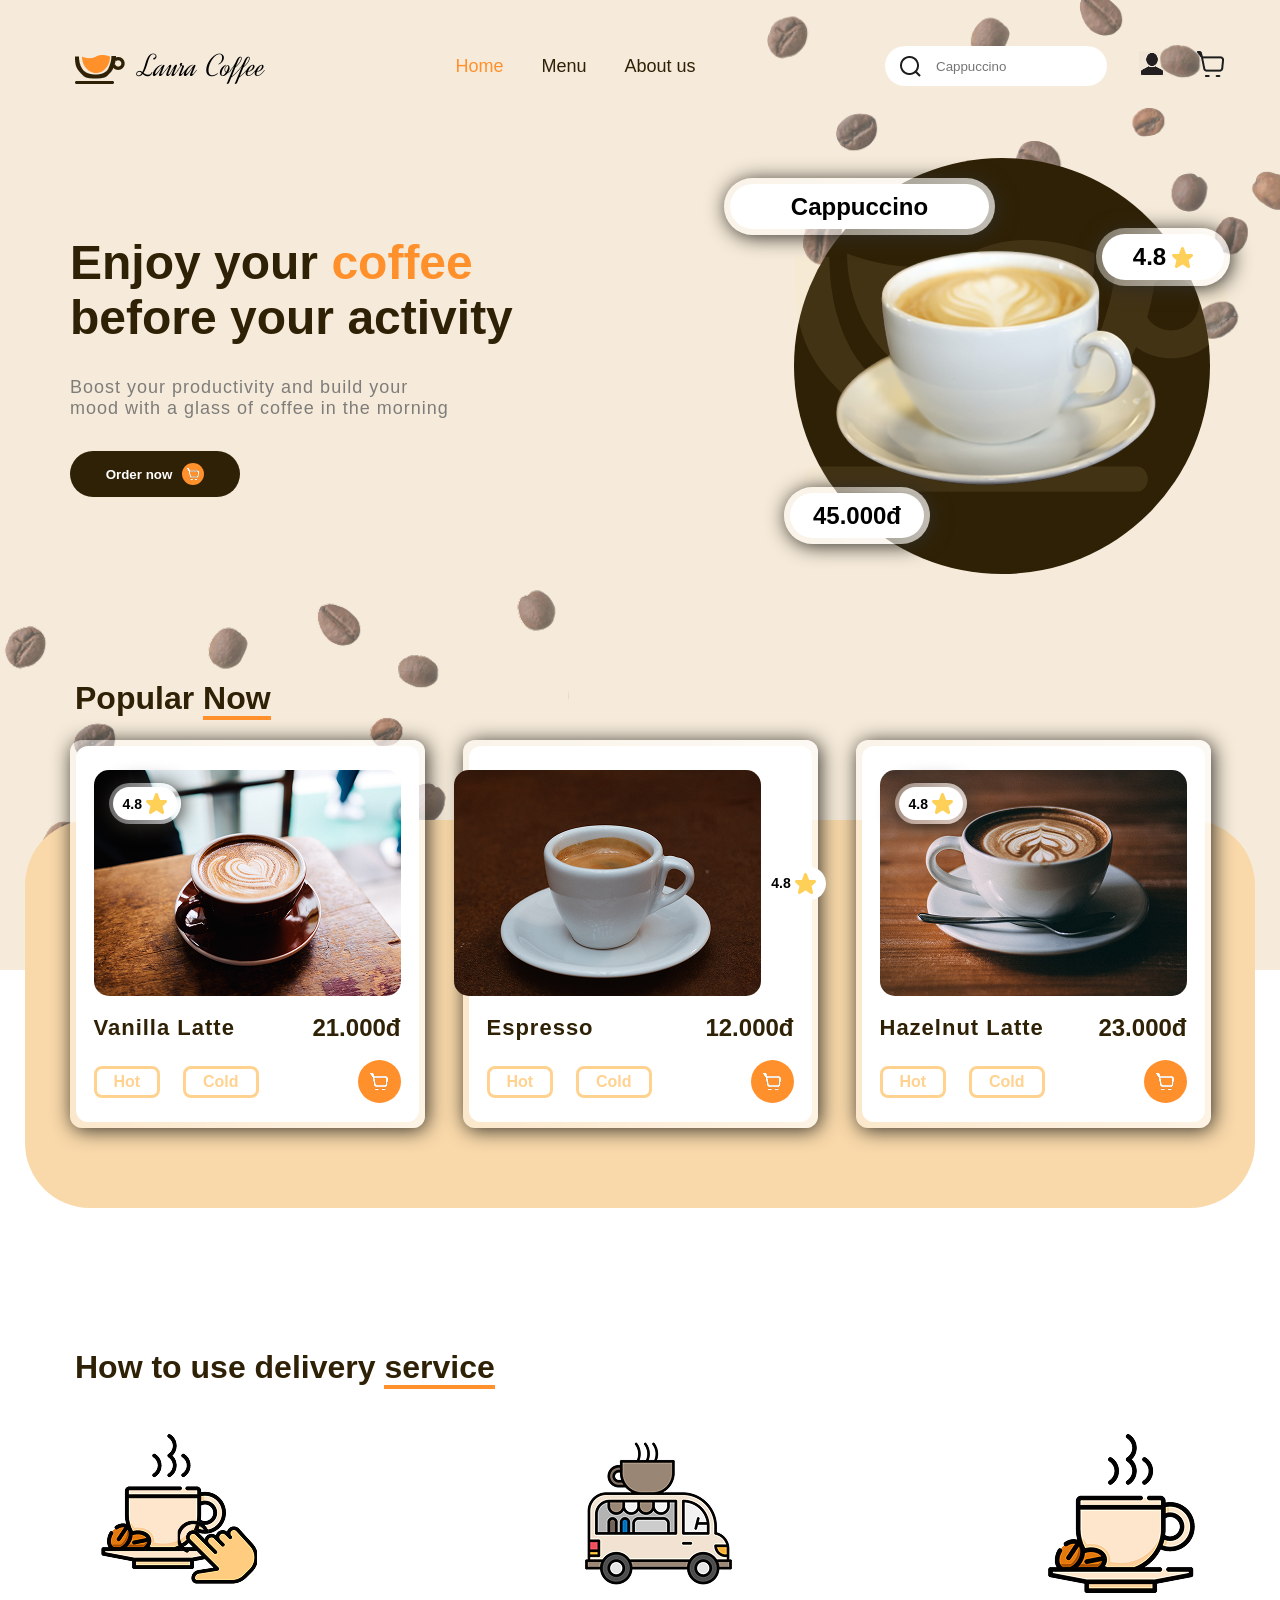
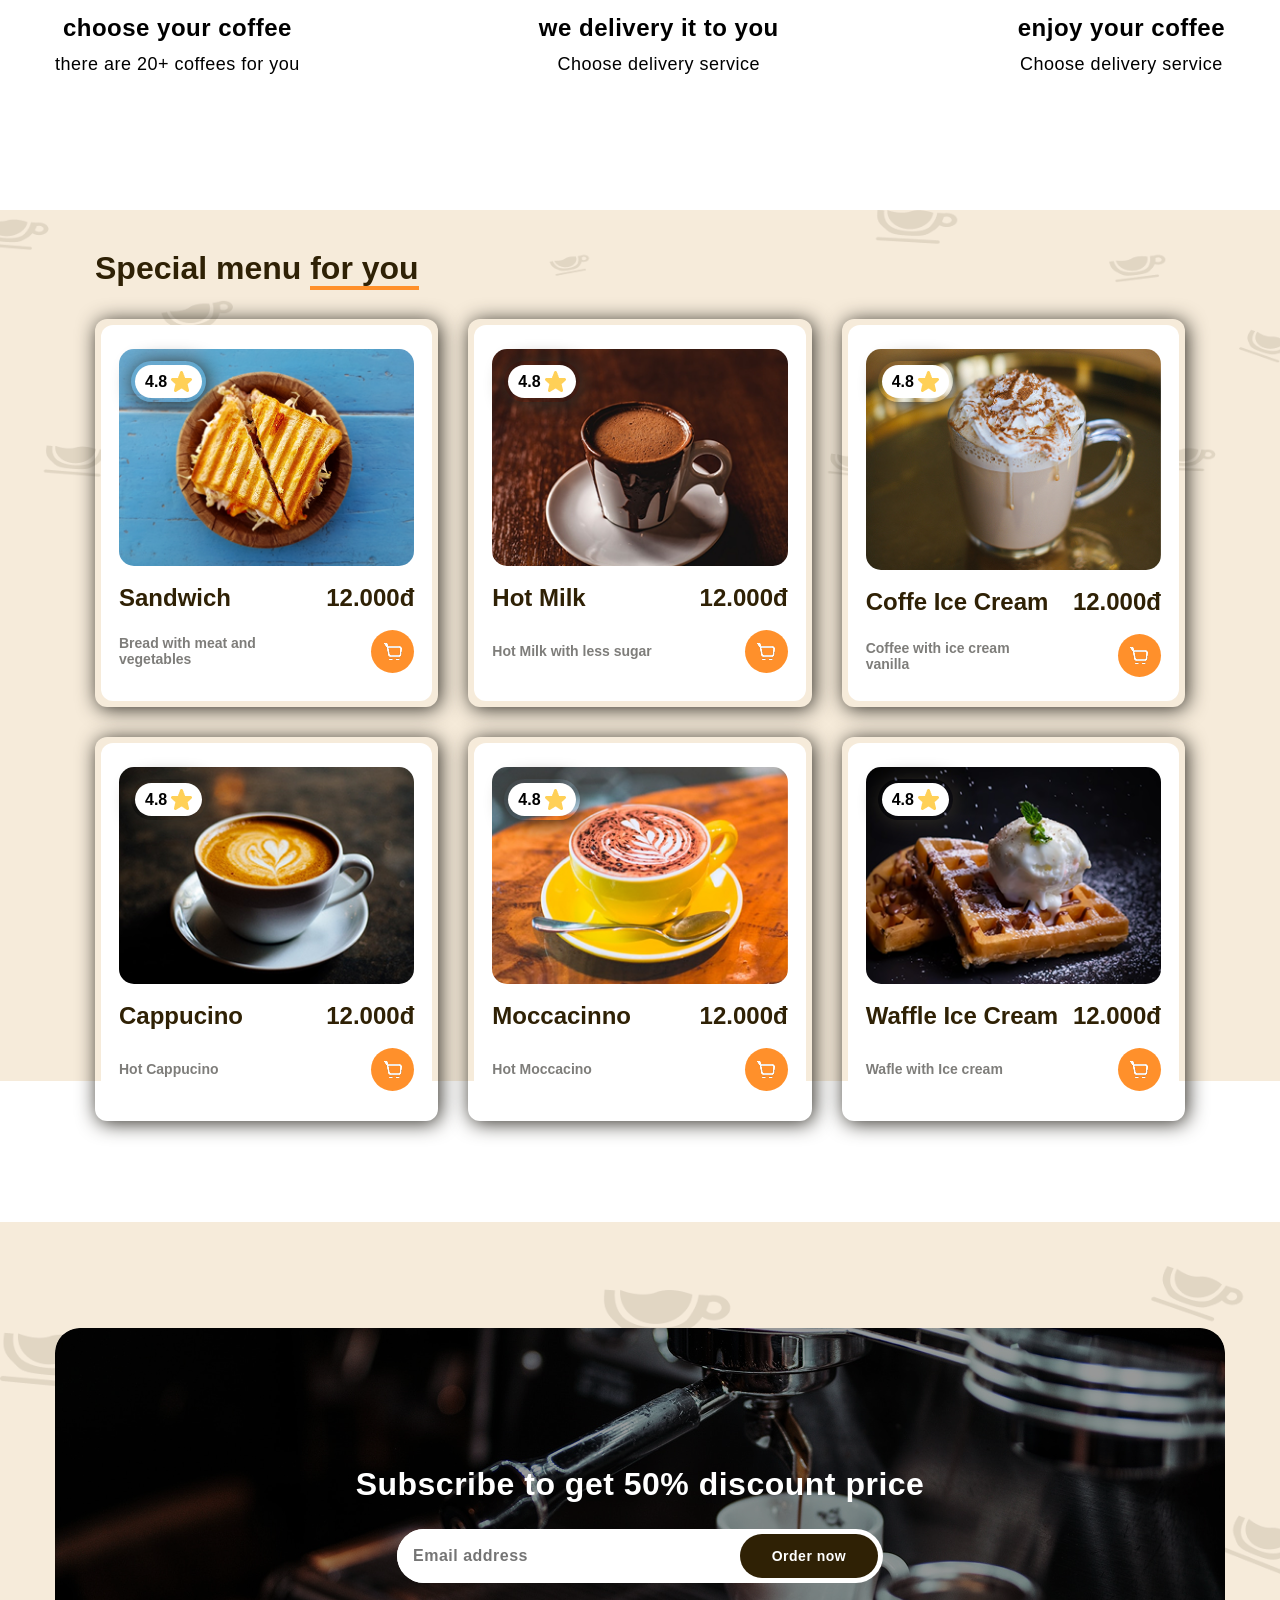
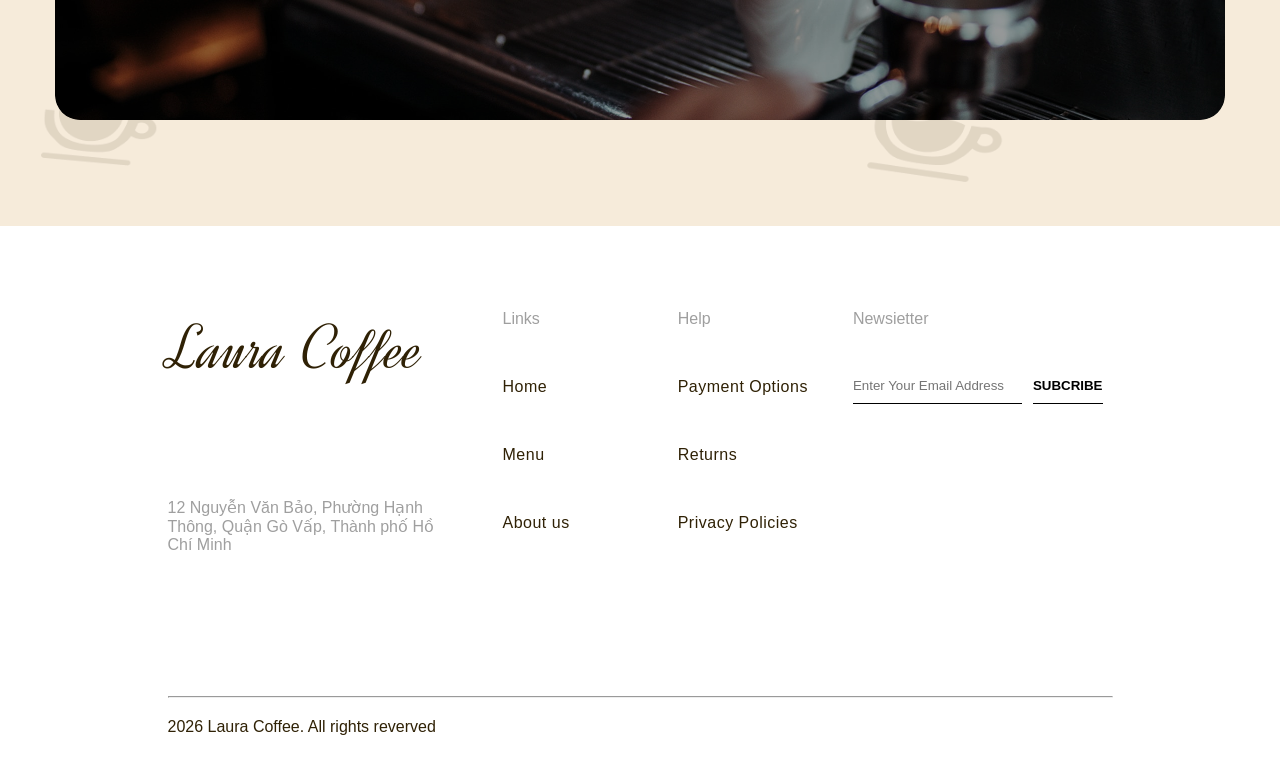
==== commit 074dd1a5: "save local changed" ====
--- a/index.html
+++ b/index.html
@@ -42,10 +42,14 @@
                     <input type="text" placeholder="Cappuccino" class="poppins-regular">
                 </div>
                 <div class="h-container__util--account">
-                    <img src="./assets/img/home/account.png" alt="" class="account">
+                    <a href="./assets/pages/sign-in.html">
+                        <img src="./assets/img/home/account.png" alt="" class="account">
+                    </a>
                 </div>
                 <div class="h-container__util--cart">
-                    <img src="./assets/img/home/cart.png" alt="" class="cart">
+                    <a href="#">
+                        <img src="./assets/img/home/cart.png" alt="" class="cart">
+                    </a>
                 </div>
                 <div class="h-container__util--menu">
                     <div>
@@ -153,7 +157,7 @@
                             <div class="line__col">
                                 <div class="line__col--row1">
                                     <img src="./assets/img/home/m-section1/espresso.png" alt="">
-                                    <div class="rate__blur">
+                                    <div class="rate_100_blur">
                                         <div class="row1--rate poppins-bold">
                                             4.8
                                             <img src="./assets/img/home/star.png" alt="">
--- a/assets/css/style.css
+++ b/assets/css/style.css
@@ -42,6 +42,7 @@
     z-index: 3;
     position: relative;
     width: 100%;
+    max-width: 1270px;
 }
 
 .h-container__band {
@@ -107,11 +108,17 @@
 
 .h-container__nav-title {
     font-size: 18px;
+    
 }
 
 .h-container__nav-title > a {
     text-decoration: none;
     color: var(--secondary-color);
+    transition: 0.1s ease;
+}
+
+.h-container__nav-title > a:hover {
+    border-bottom: 3px solid var(--primary-color);
 }
 
 .h-container__nav-title:nth-child(1) > a {
@@ -147,6 +154,14 @@
 .h-container__util--search>input:focus {
     border: none;
     outline: none;
+}
+
+.h-container__util--account > a, .h-container__util--cart > a {
+    transition: 0.1s ease;
+}
+
+.h-container__util--account > a:hover, .h-container__util--cart > a:hover {
+    border-bottom: 3px solid var(--primary-color);
 }
 
 .h-container__util--menu {
@@ -266,6 +281,11 @@
     color: white;
     gap: 10px;
     cursor: pointer;
+    transition: 0.2s ease;
+}
+
+.h-container__content--btn > a > button:hover {
+    border: 4px solid var(--primary-color);
 }
 
 .h-btn__icon {
@@ -445,6 +465,7 @@
     align-items: center;
     width: 100%;
     max-width: 355px;
+    text-decoration: none;
 }
 
 .line__col {
@@ -549,7 +570,13 @@
     align-items: center;
     /* margin-right: 18px; */
     border: none;
-}
+    cursor: pointer;
+    /* transition: 0.2s ease; */
+}
+/* 
+.row3__cart:hover {
+    border: 3px solid var(--light);
+} */
 
 /* Main Section 2 */
 .m-container:nth-child(2) {
@@ -781,7 +808,13 @@
     display: flex;
     justify-content: center;
     align-items: center;
-}
+    cursor: pointer;
+    /* transition: 0.2s ease; */
+}
+
+/* .special--cart:hover {
+    border: 3px solid var(--light);
+} */
 
 .m-container:nth-child(4) {
     width: 100%;
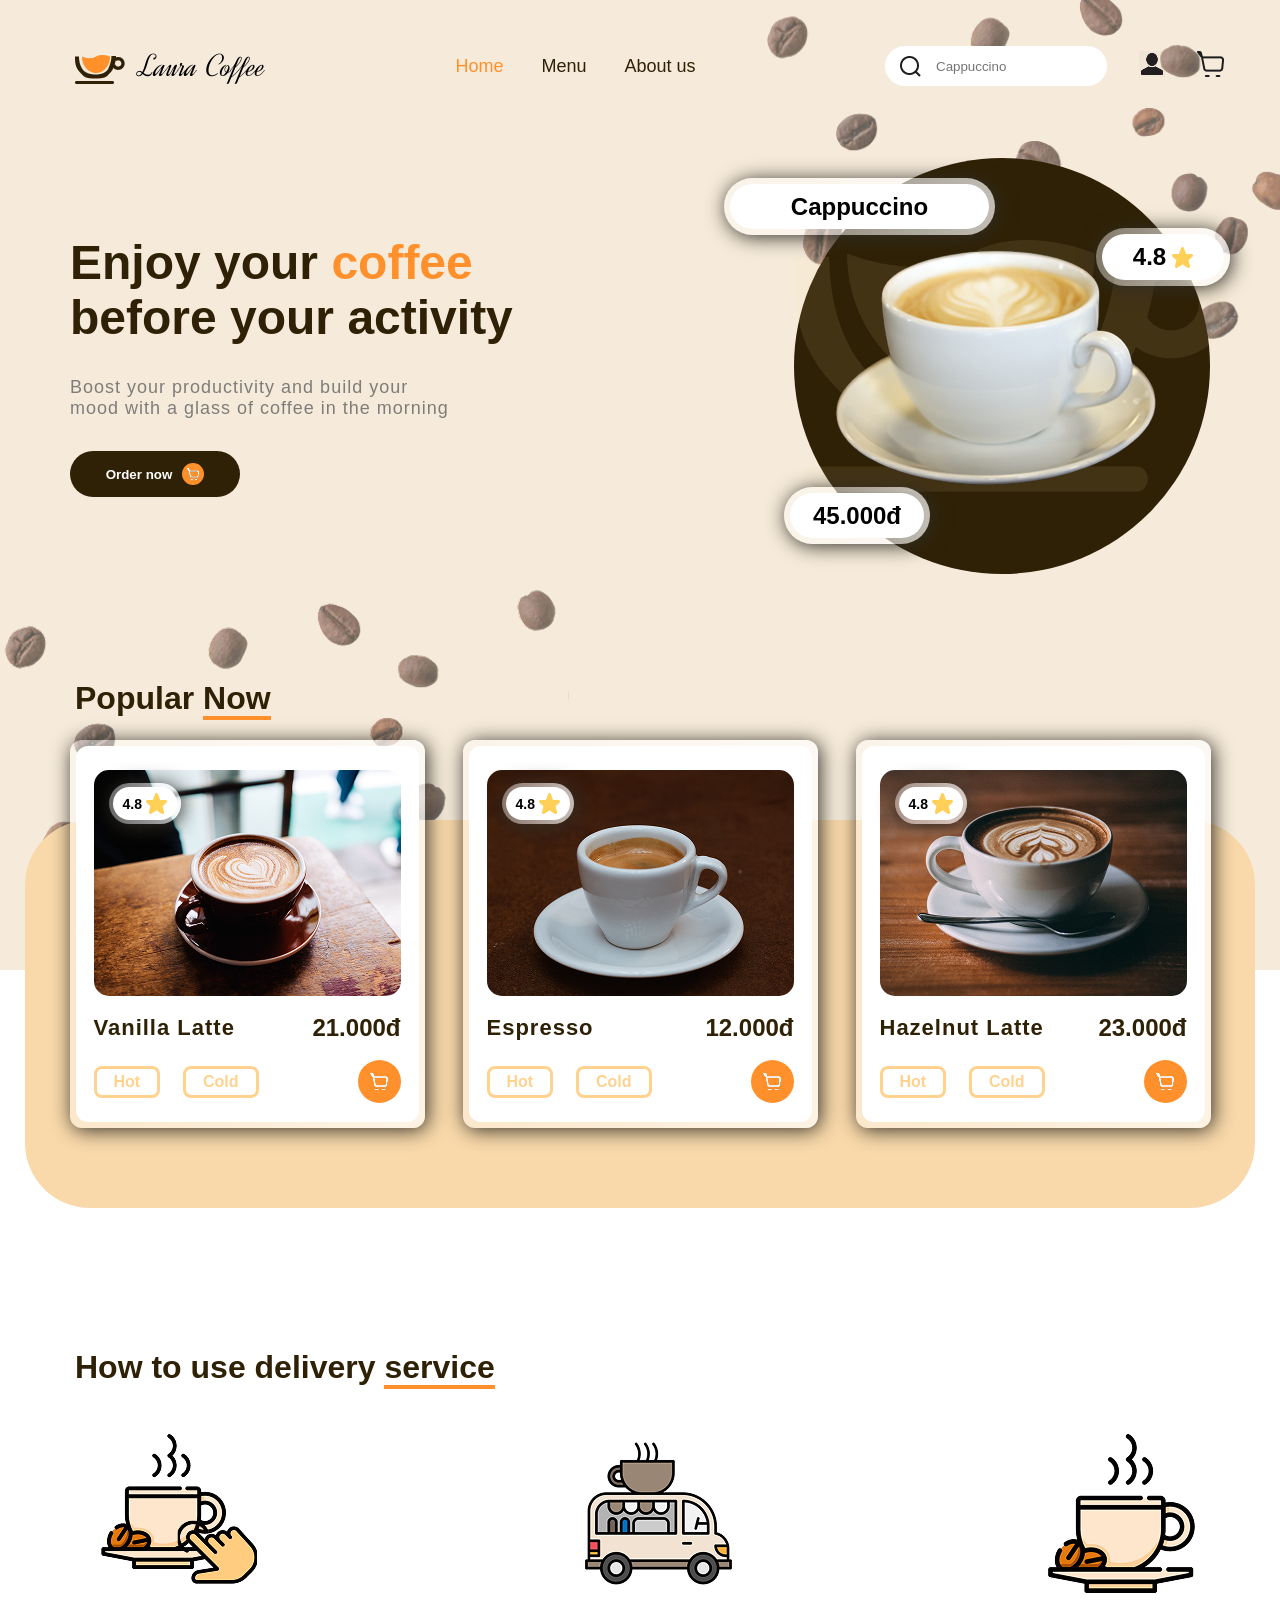
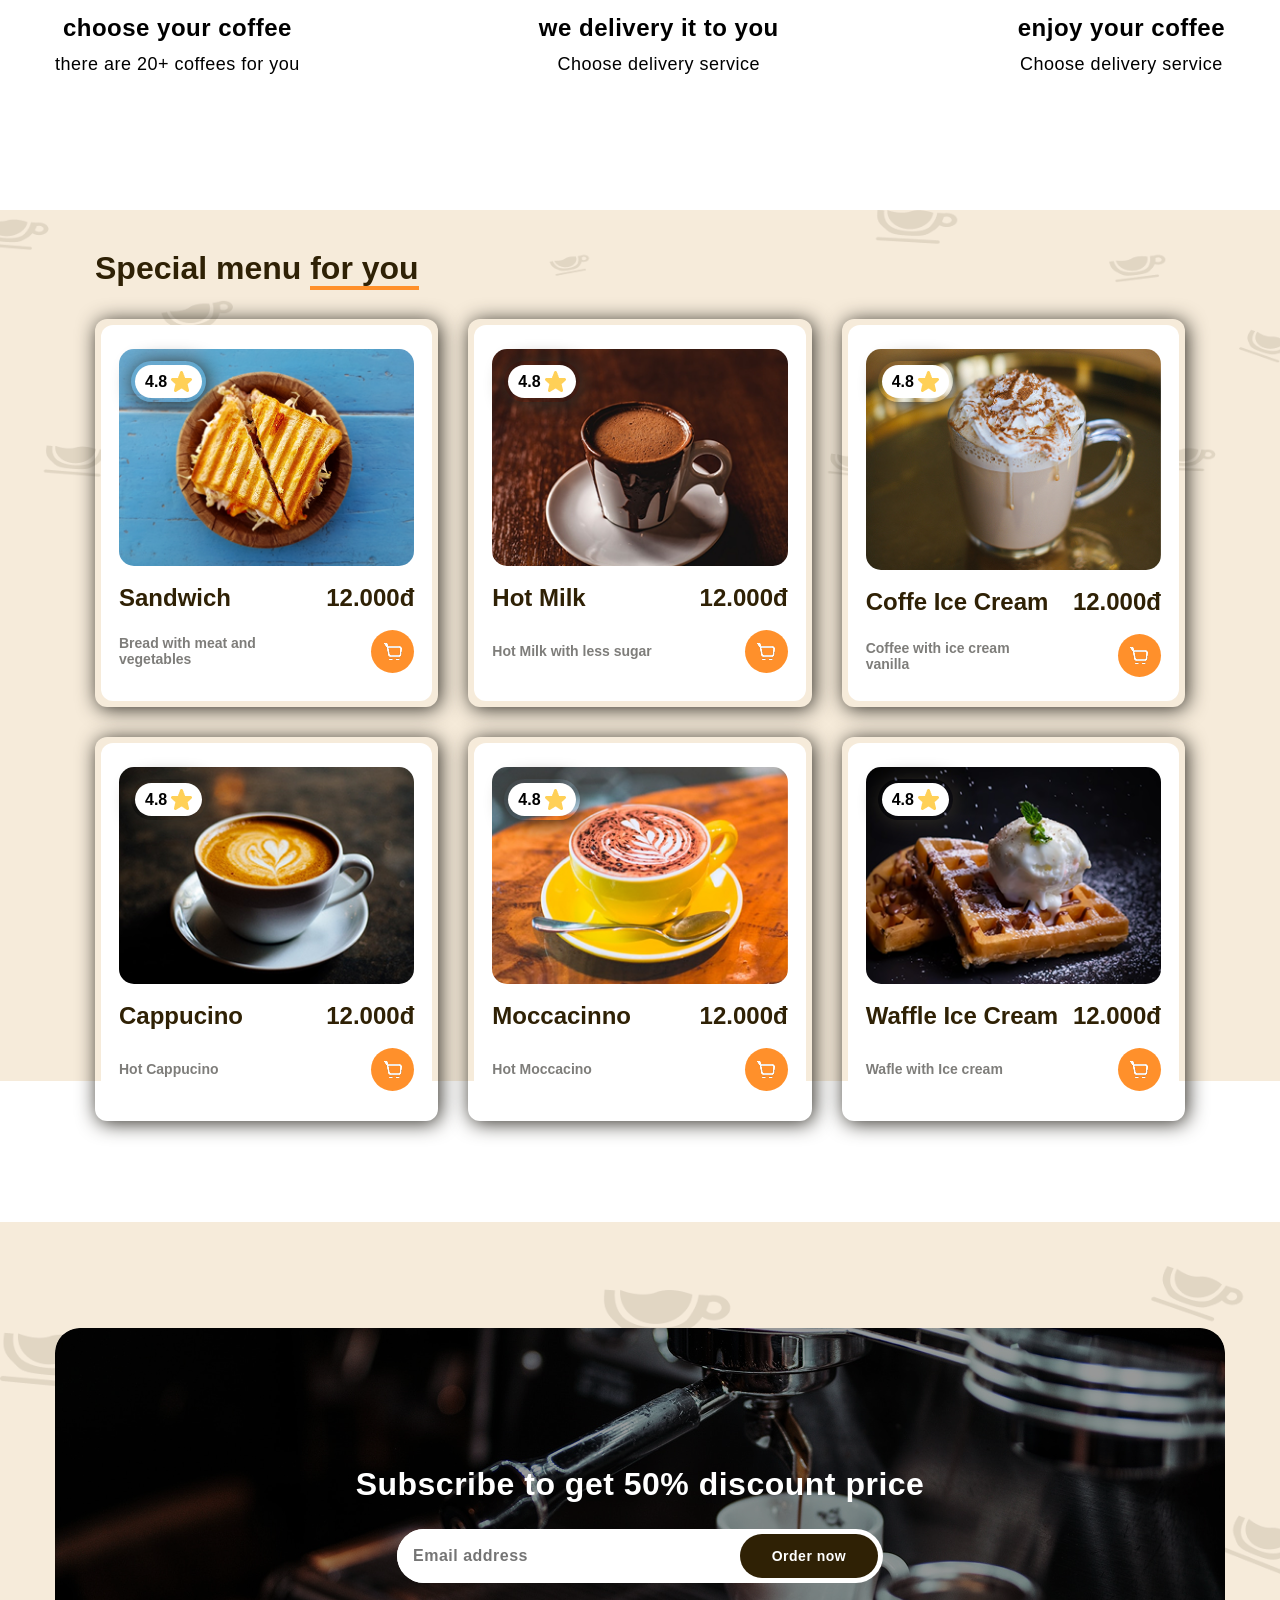
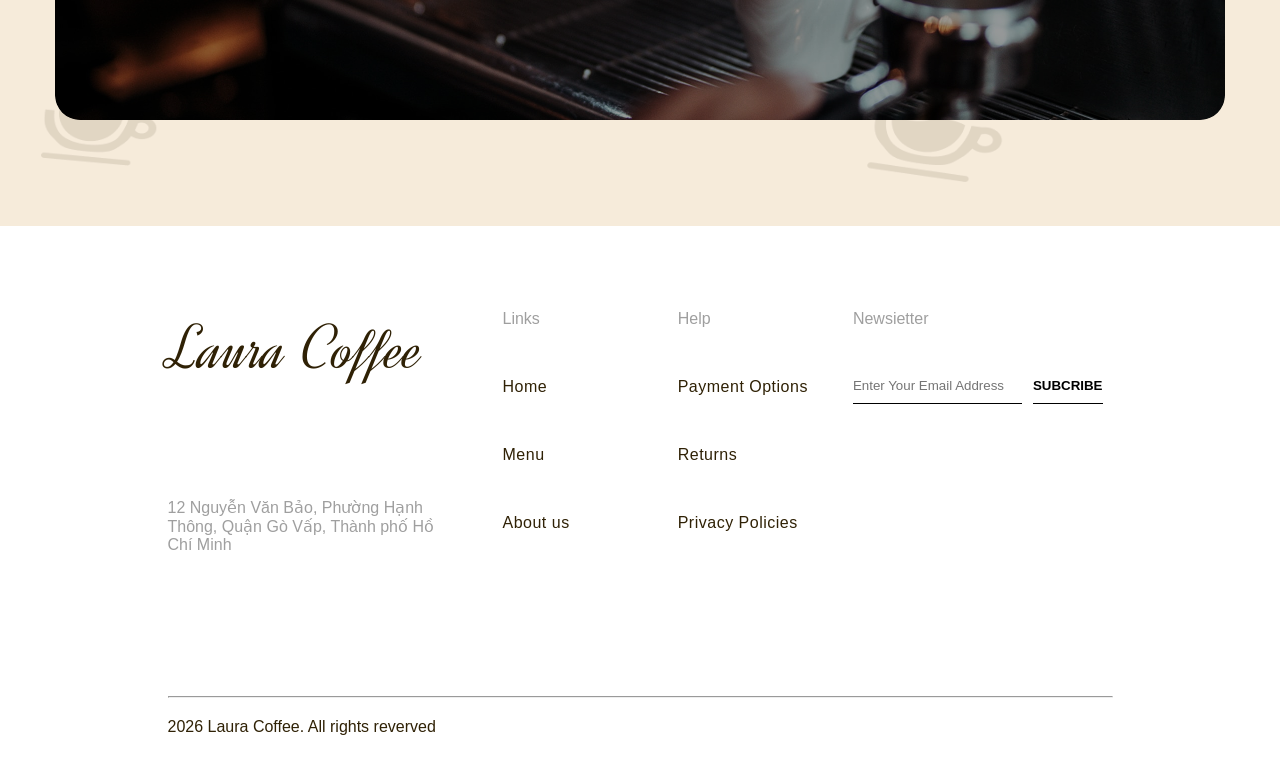
==== commit d95dc2a2: "remove calculus in class html :((" ====
--- a/index.html
+++ b/index.html
@@ -157,7 +157,7 @@
                             <div class="line__col">
                                 <div class="line__col--row1">
                                     <img src="./assets/img/home/m-section1/espresso.png" alt="">
-                                    <div class="rate_100_blur">
+                                    <div class="rate__blur">
                                         <div class="row1--rate poppins-bold">
                                             4.8
                                             <img src="./assets/img/home/star.png" alt="">
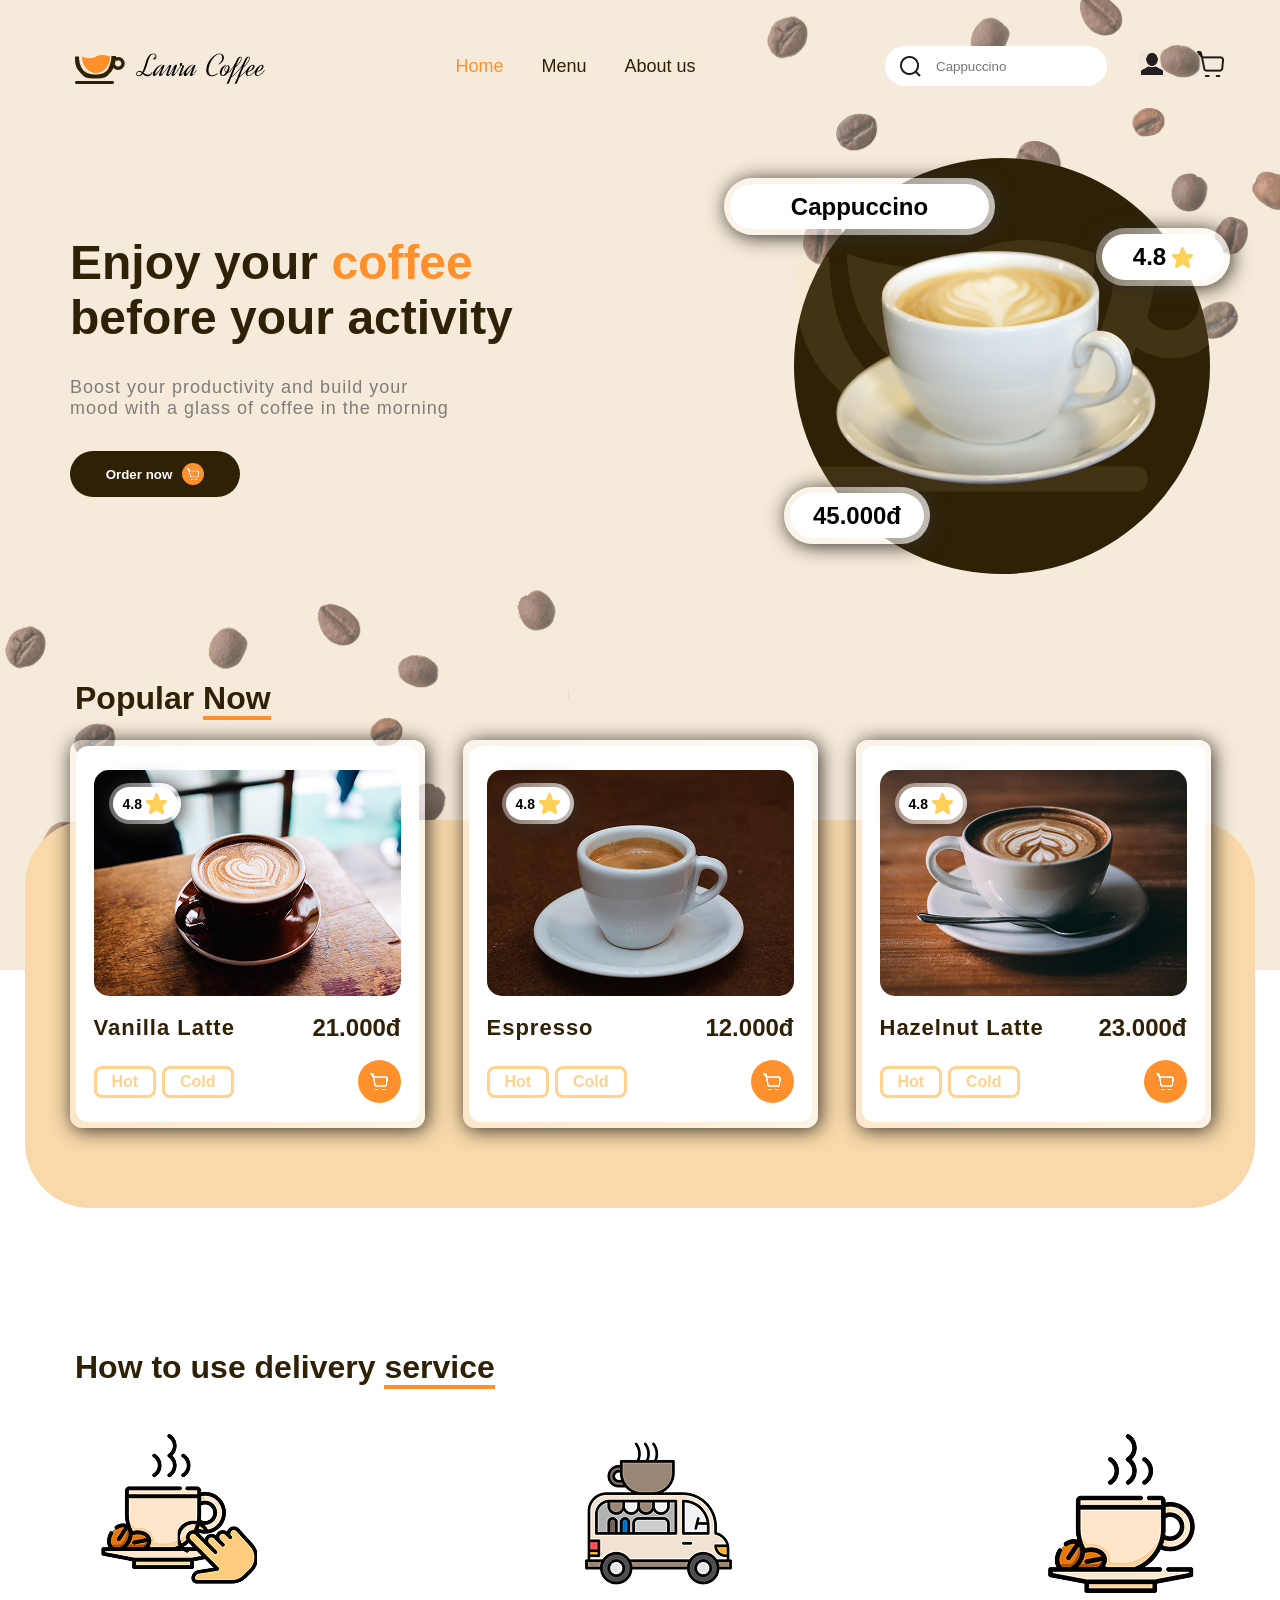
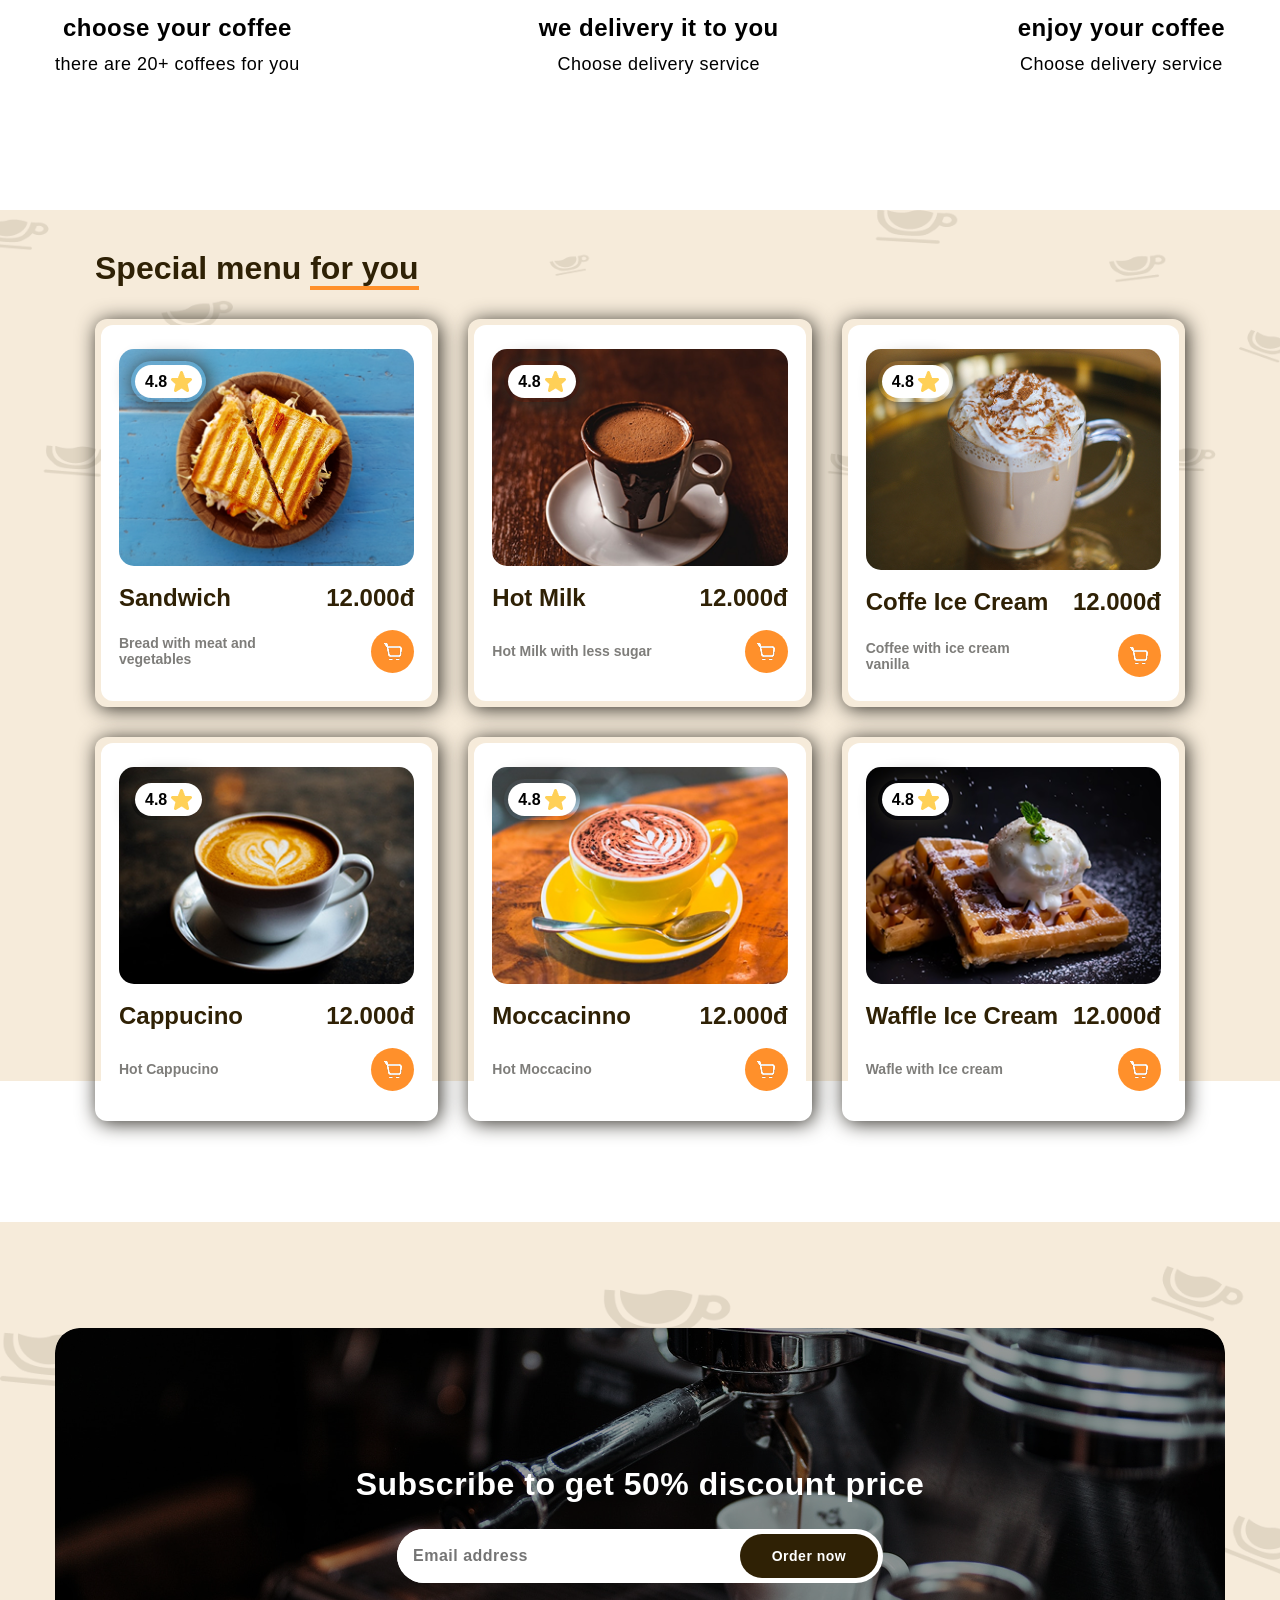
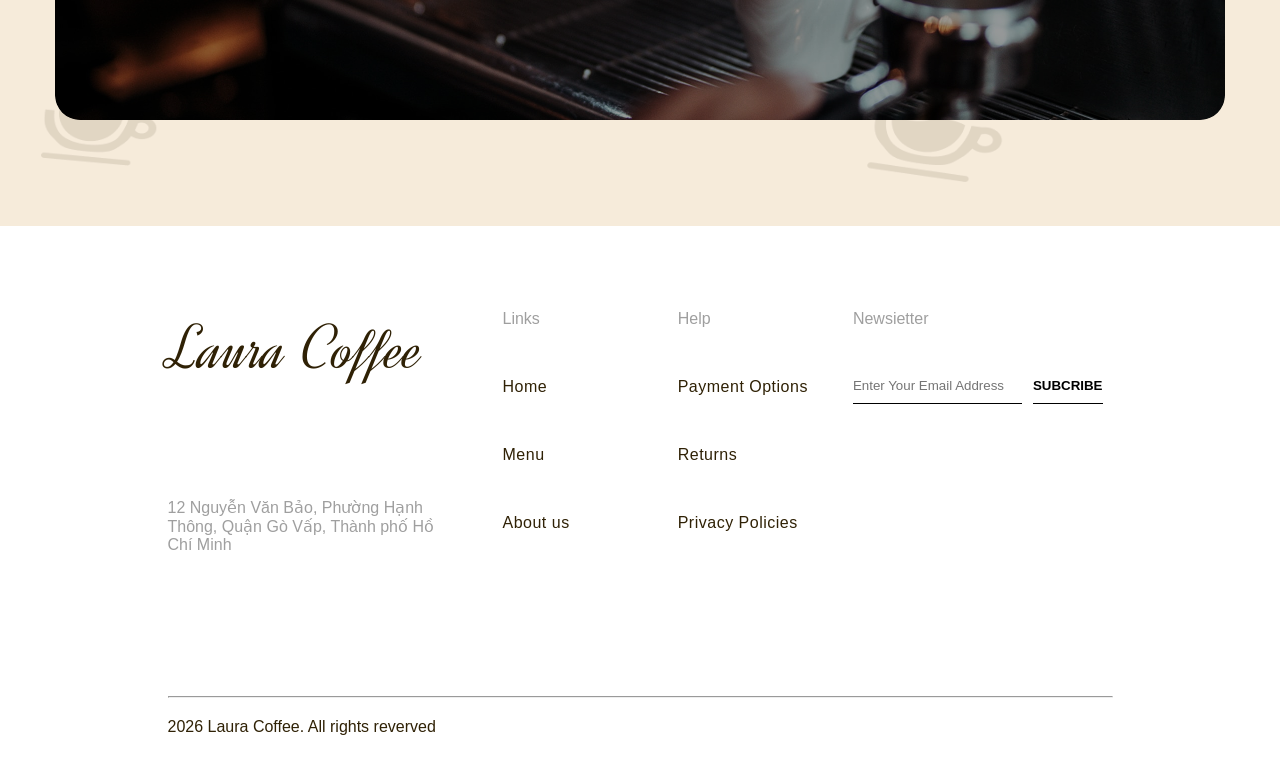
==== commit 476371ba: "Add js search box and link to menu" ====
--- a/index.html
+++ b/index.html
@@ -39,7 +39,8 @@
                 </div>
                 <div class="h-container__util--search" id="search-box">
                     <img src="./assets/img/home/mag-glass.png" alt="" class="mag-glass">
-                    <input type="text" placeholder="Cappuccino" class="poppins-regular">
+                    <input type="text" placeholder="Cappuccino" class="poppins-regular" id="search-input">
+                    <div id="search-results" class="search-results"></div>
                 </div>
                 <div class="h-container__util--account">
                     <a href="./assets/pages/sign-in.html">
@@ -147,9 +148,11 @@
                                         <div class="row3__tag--type poppins-semibold">Hot</div>
                                         <div class="row3__tag--type poppins-semibold">Cold</div>
                                     </div>
-                                    <button class="row3__cart">
-                                        <img src="./assets/img/home/big-white-cart.png" alt="" class="row3__cart--img">
-                                    </button>
+                                    <a href="./assets/pages/menu.html">
+                                         <button class="row3__cart">
+                                            <img src="./assets/img/home/big-white-cart.png" alt="" class="row3__cart--img">
+                                        </button>
+                                    </a>
                                 </div>
                             </div>
                         </div>
@@ -173,9 +176,12 @@
                                         <div class="row3__tag--type poppins-semibold">Hot</div>
                                         <div class="row3__tag--type poppins-semibold">Cold</div>
                                     </div>
-                                    <button class="row3__cart">
-                                        <img src="./assets/img/home/big-white-cart.png" alt="" class="row3__cart--img">
-                                    </button>
+                                    <a href="./assets/pages/menu.html">
+                                        <button class="row3__cart">
+                                            <img src="./assets/img/home/big-white-cart.png" alt="" class="row3__cart--img">
+                                        </button>
+                                    </a>
+                                    
                                 </div>
                             </div>
                         </div>
@@ -199,9 +205,12 @@
                                         <div class="row3__tag--type poppins-semibold">Hot</div>
                                         <div class="row3__tag--type poppins-semibold">Cold</div>
                                     </div>
-                                    <button class="row3__cart">
-                                        <img src="./assets/img/home/big-white-cart.png" alt="" class="row3__cart--img">
-                                    </button>
+                                    <a href="./assets/pages/menu.html">
+                                        <button class="row3__cart">
+                                            <img src="./assets/img/home/big-white-cart.png" alt="" class="row3__cart--img">
+                                        </button>
+                                    </a>
+                                    
                                 </div>
                             </div>
                         </div>
@@ -280,9 +289,11 @@
                                 </div>
                                 <div class="special__row3">
                                     <div class="special--desc poppins-semibold">Bread with meat and vegetables</div>
-                                    <div class="special--cart">
-                                        <img src="./assets/img/home/big-white-cart.png" alt="">
-                                    </div>
+                                    <a href="./assets/pages/menu.html">
+                                        <div class="special--cart">
+                                            <img src="./assets/img/home/big-white-cart.png" alt="">
+                                        </div>
+                                    </a>
                                 </div>
                             </div>
                         </div>
@@ -303,9 +314,11 @@
                                 </div>
                                 <div class="special__row3">
                                     <div class="special--desc poppins-semibold">Hot Milk with less sugar</div>
-                                    <div class="special--cart">
-                                        <img src="./assets/img/home/big-white-cart.png" alt="">
-                                    </div>
+                                    <a href="./assets/pages/menu.html">
+                                        <div class="special--cart">
+                                            <img src="./assets/img/home/big-white-cart.png" alt="">
+                                        </div>
+                                    </a>
                                 </div>
                             </div>
                         </div>
@@ -326,9 +339,11 @@
                                 </div>
                                 <div class="special__row3">
                                     <div class="special--desc poppins-semibold">Coffee with ice cream vanilla</div>
-                                    <div class="special--cart">
-                                        <img src="./assets/img/home/big-white-cart.png" alt="">
-                                    </div>
+                                    <a href="./assets/pages/menu.html">
+                                        <div class="special--cart">
+                                            <img src="./assets/img/home/big-white-cart.png" alt="">
+                                        </div>
+                                    </a>
                                 </div>
                             </div>
                         </div>
@@ -349,9 +364,11 @@
                                 </div>
                                 <div class="special__row3">
                                     <div class="special--desc poppins-semibold">Hot Cappucino</div>
-                                    <div class="special--cart">
-                                        <img src="./assets/img/home/big-white-cart.png" alt="">
-                                    </div>
+                                    <a href="./assets/pages/menu.html">
+                                        <div class="special--cart">
+                                            <img src="./assets/img/home/big-white-cart.png" alt="">
+                                        </div>
+                                    </a>
                                 </div>
                             </div>
                         </div>
@@ -372,9 +389,11 @@
                                 </div>
                                 <div class="special__row3">
                                     <div class="special--desc poppins-semibold">Hot Moccacino</div>
-                                    <div class="special--cart">
-                                        <img src="./assets/img/home/big-white-cart.png" alt="">
-                                    </div>
+                                    <a href="./assets/pages/menu.html">
+                                        <div class="special--cart">
+                                            <img src="./assets/img/home/big-white-cart.png" alt="">
+                                        </div>
+                                    </a>
                                 </div>
                             </div>
                         </div>
@@ -395,9 +414,11 @@
                                 </div>
                                 <div class="special__row3">
                                     <div class="special--desc poppins-semibold">Wafle with Ice cream</div>
-                                    <div class="special--cart">
-                                        <img src="./assets/img/home/big-white-cart.png" alt="">
-                                    </div>
+                                    <a href="./assets/pages/menu.html">
+                                        <div class="special--cart">
+                                            <img src="./assets/img/home/big-white-cart.png" alt="">
+                                        </div>
+                                    </a>
                                 </div>
                             </div>
                         </div>
--- a/assets/css/style.css
+++ b/assets/css/style.css
@@ -144,6 +144,7 @@
     justify-content: start;
     padding-left: 15px;
     font-size: 12px;
+    position: relative;
 }
 
 .h-container__util--search>input {
@@ -155,6 +156,62 @@
     border: none;
     outline: none;
 }
+
+/* Search js */
+.search-results {
+    position: absolute;
+    top: 55px;
+    left: 0;
+    width: 100%;
+    background: white;
+    border-radius: 15px;
+    box-shadow: 0 5px 20px rgba(0, 0, 0, 0.15);
+    overflow: hidden;
+    display: none;
+    z-index: 100;
+}
+
+.search-result {
+    display: flex;
+    align-items: center;
+    gap: 12px;
+    padding: 10px 15px;
+    cursor: pointer;
+    transition: background 0.2s;
+}
+
+.search-result:hover {
+    background: #f5f5f5;
+}
+
+.search-result img {
+    width: 45px;
+    height: 45px;
+    object-fit: cover;
+    border-radius: 8px;
+}
+
+.search-result__info {
+    display: flex;
+    flex-direction: column;
+}
+
+.search-result__name {
+    font-size: 14px;
+}
+
+.search-result__price {
+    font-size: 12px;
+    color: #777;
+}
+
+.no-result {
+    padding: 15px;
+    text-align: center;
+    color: #777;
+}
+
+/* END */
 
 .h-container__util--account > a, .h-container__util--cart > a {
     transition: 0.1s ease;
@@ -549,7 +606,7 @@
     justify-content: space-between;
     align-items: center;
     /* gap: 24px; */
-    max-width: 165px;
+    max-width: 140px;
     width: 100%;
 }
 
@@ -557,7 +614,7 @@
     border: 3px solid #FFD28F;
     color: #FFD28F;
     border-radius: 8px;
-    padding: 4px 17px;
+    padding: 4px 15px;
 }
 
 .row3__cart {
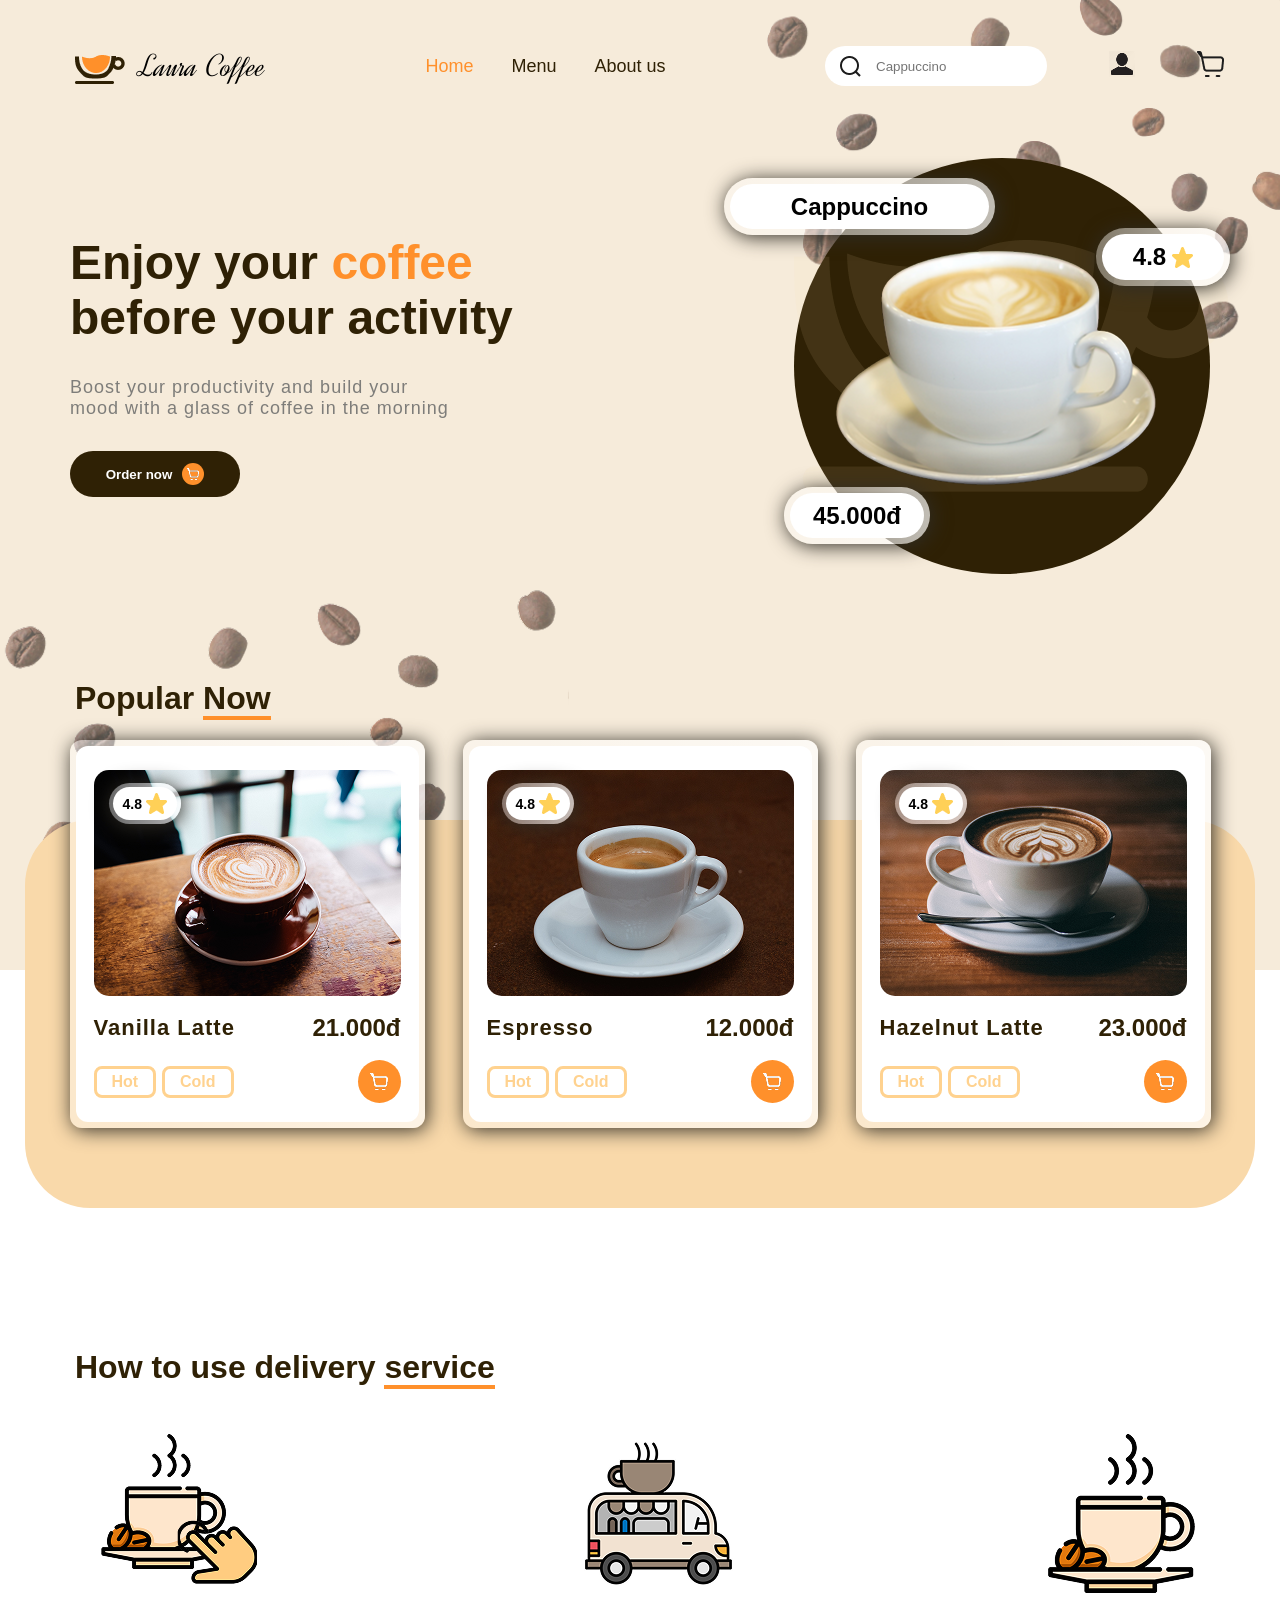
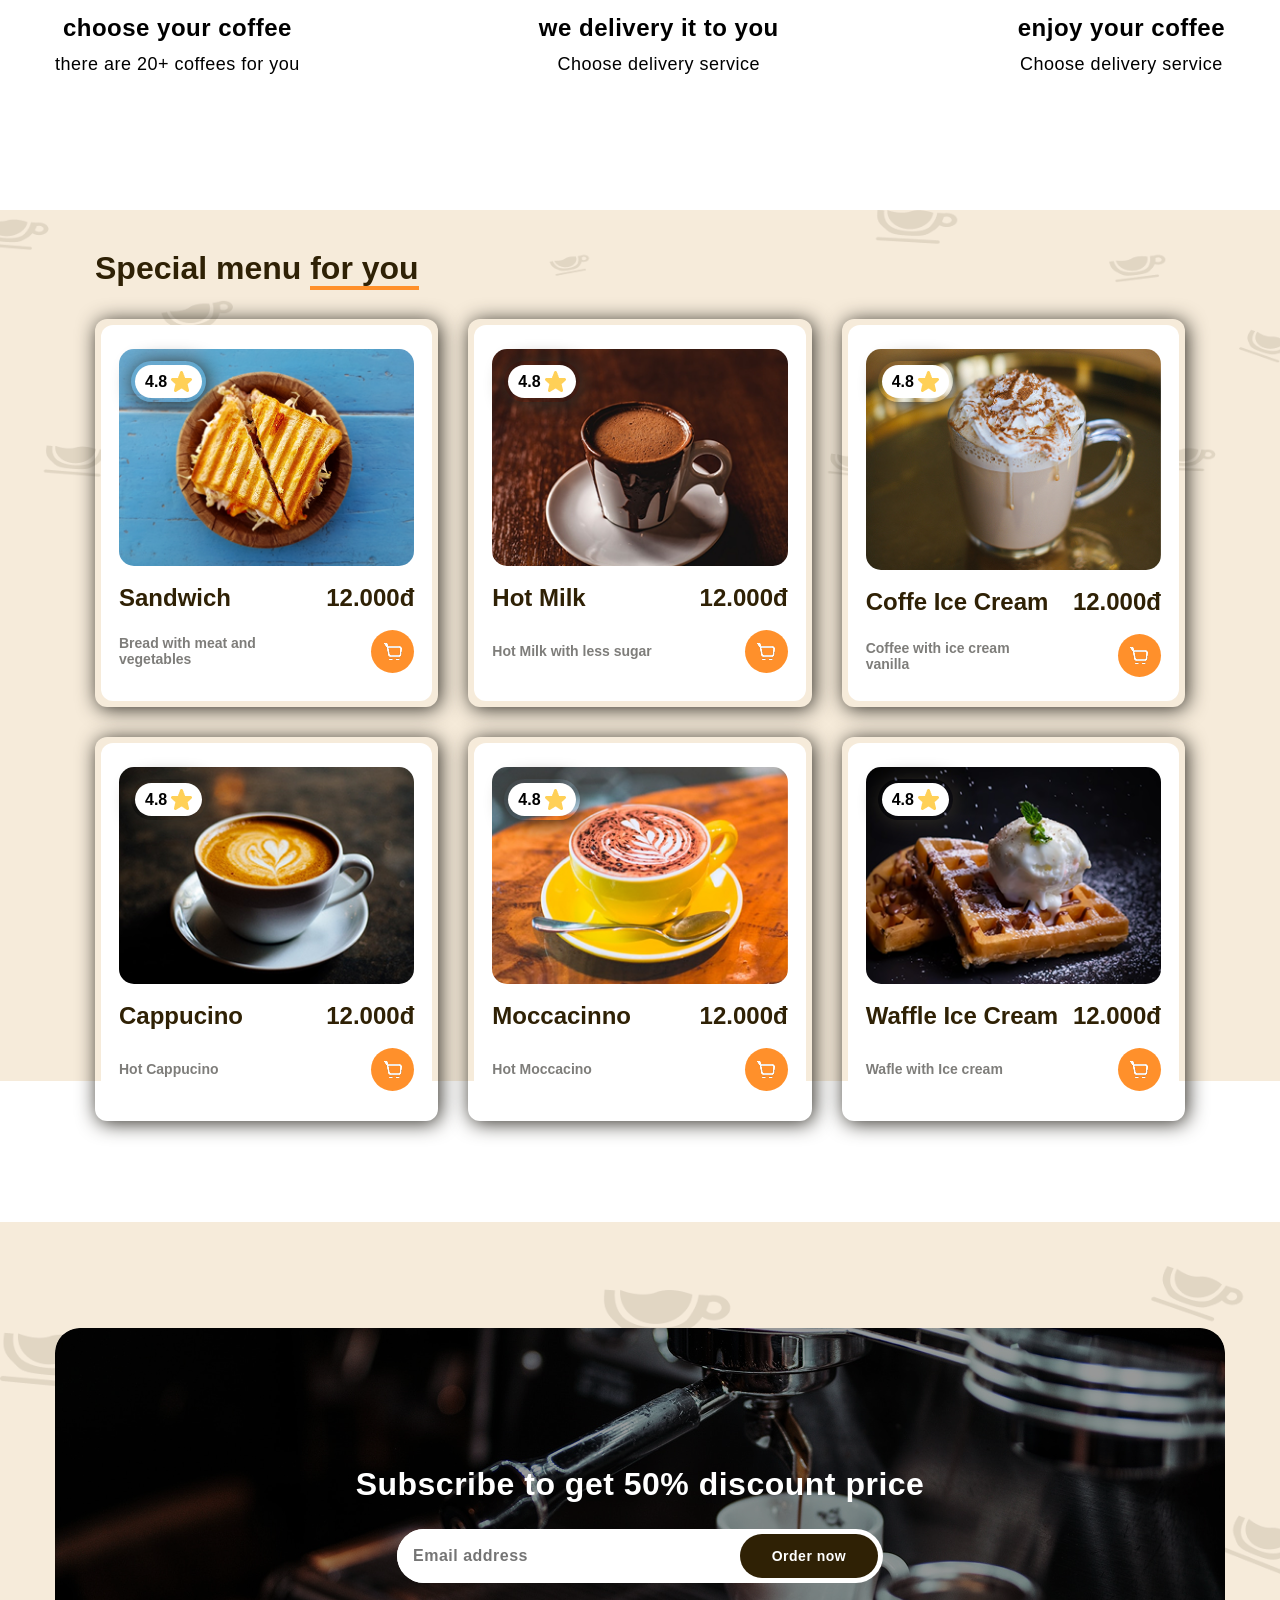
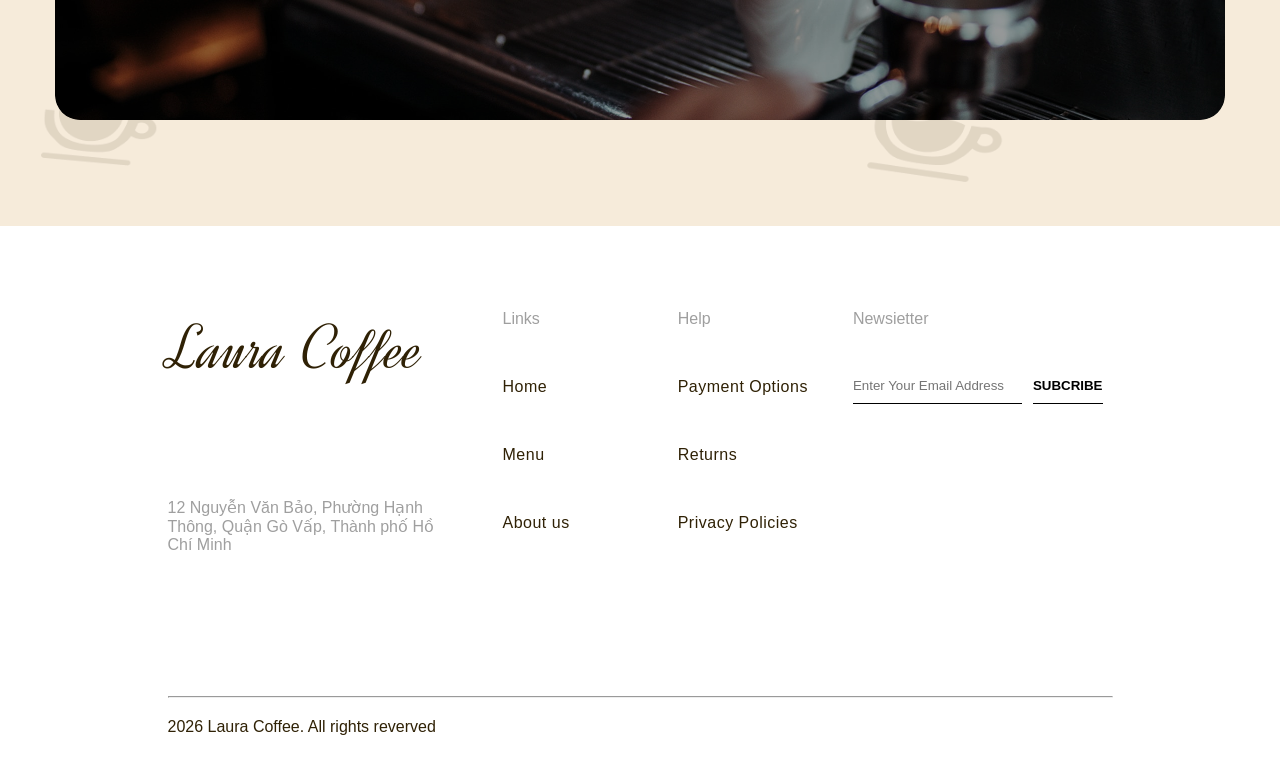
==== commit 629e92fb: "Add menu util and admin pages" ====
--- a/index.html
+++ b/index.html
@@ -42,14 +42,30 @@
                     <input type="text" placeholder="Cappuccino" class="poppins-regular" id="search-input">
                     <div id="search-results" class="search-results"></div>
                 </div>
-                <div class="h-container__util--account">
-                    <a href="./assets/pages/sign-in.html">
-                        <img src="./assets/img/home/account.png" alt="" class="account">
+                <div class="h-container__util--account" id="account-container">
+                    <a href="./assets/pages/sign-in.html" id="account-link">
+                        <img src="./assets/img/home/account.png" alt="" class="account" id="account-icon">
                     </a>
-                </div>
-                <div class="h-container__util--cart">
+
+                    <div class="account-card" id="account-card">
+                        <img src="./assets/img/home/default-avt.jpg" alt="" class="account-avt">
+                        <div class="account-info">
+                            <p id="account-name"></p>
+                            <span id="account-email"></span>
+                        </div>
+                    </div>
+
+                    <div class="account-menu" id="account-menu">
+                        <a href="#" id="menu-info">Information</a>
+                        <hr>
+                        <a href="/assets/pages/cart.html" id="menu-cart">Cart</a>
+                        <hr>
+                        <button id="logout-btn">Log out</button>
+                    </div>
+                </div>
+                <div class="h-container__util--cart" id="cart">
                     <a href="#">
-                        <img src="./assets/img/home/cart.png" alt="" class="cart">
+                        <img src="./assets/img/home/cart.png" alt="" class="cart" id="cart-icon">
                     </a>
                 </div>
                 <div class="h-container__util--menu">
@@ -494,6 +510,9 @@
     </footer>    
 </body>
 
+<script src="./assets/js/cart-header.js"></script>
+<script src="./assets/js/search.js"></script>
 <script src="./assets/js/main.js"></script>
+<script src="./assets/js/account.js"></script>
 
 </html>
--- a/assets/css/style.css
+++ b/assets/css/style.css
@@ -129,14 +129,15 @@
     display: flex;
     justify-content: space-between;
     align-items: center;
-    /* gap: 32px; */
-    max-width: 340px;
+    gap: 9px;
+    max-width: 400px;
     width: 100%;
 }
 
 .h-container__util--search {
     background-color: white;
-    width: 222px;
+    max-width: 222px;
+    width: 100%;
     height: 40px;
     border-radius: 35px;
     display: flex;
@@ -198,6 +199,7 @@
 
 .search-result__name {
     font-size: 14px;
+    color: var(--secondary-color);
 }
 
 .search-result__price {
@@ -213,6 +215,15 @@
 
 /* END */
 
+.h-container__util--account {
+    position: relative;
+    cursor: pointer;
+}
+
+.h-container__util--cart {
+    /* display: none; */
+}
+
 .h-container__util--account > a, .h-container__util--cart > a {
     transition: 0.1s ease;
 }
@@ -220,6 +231,83 @@
 .h-container__util--account > a:hover, .h-container__util--cart > a:hover {
     border-bottom: 3px solid var(--primary-color);
 }
+
+/* CARD AVATAR */
+
+.account-card {
+    display: none;
+    align-items: center;
+    max-width: 180px;
+    height: 58px;
+    padding: 5px 15px 5px 5px;
+    background-color: white;
+    border-radius: 30px;
+}
+
+.account-card > img {
+    width: 40px;
+    height: 40px;
+    border-radius: 1000px;
+}
+
+.account-avatar {
+    width: 48px;
+    height: 48px;
+    border-radius: 50%;
+    object-fit: cover;
+}
+
+.account-info {
+    margin-left: 10px;
+}
+
+.account-info p {
+    margin: 0;
+    font-size: 14px;
+    font-weight: bold;
+}
+
+.account-info span {
+    font-size: 11px;
+    color: #999;
+}
+
+.account-menu {
+    display: none;
+    position: absolute;
+    top: 65px;
+    right: 0;
+    width: 190px;
+    background-color: #F6EBDA;
+    border-radius: 15px;
+    padding: 10px 0;
+    box-shadow: 0 5px 20px rgba(0, 0, 0, 0.15);
+    z-index: 1000;
+}
+
+.account-menu.show {
+    display: block;
+}
+
+.account-menu a, .account-menu button {
+    display: block;
+    width: 100%;
+    padding: 12px 18px;
+    border: none;
+    background: none;
+    text-align: left;
+    text-decoration: none;
+    font-size: 14px;
+    cursor: pointer;
+    box-sizing: border-box;
+    color: var(--secondary-color);
+}
+
+.account-menu a:hover, .account-menu button:hover {
+    background-color: #f5ead8;
+}
+
+/* END */
 
 .h-container__util--menu {
     display: none;
